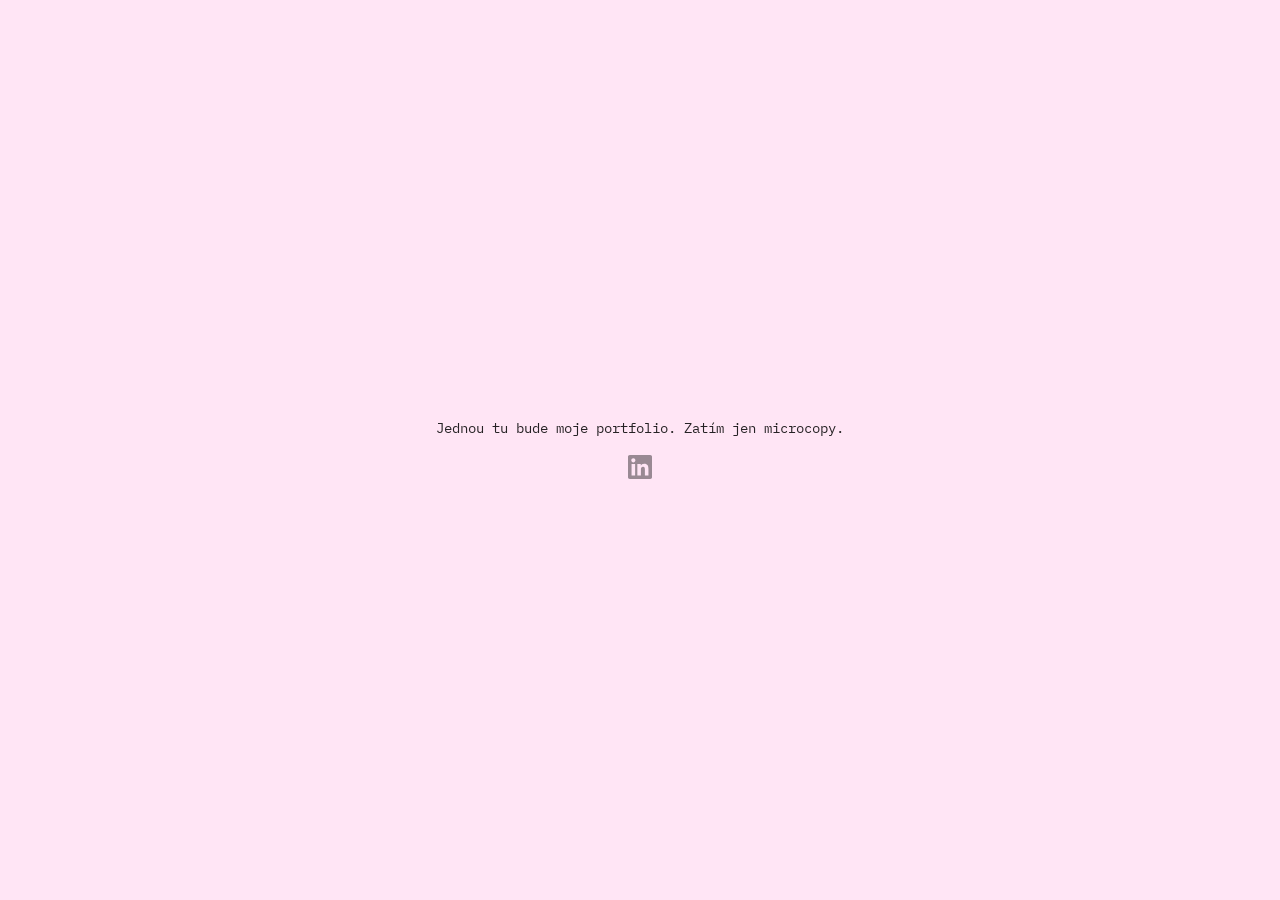
==== index.html @ 771057a5 "Update index.html" ====
<!DOCTYPE html>
<html lang="cs">
<head>
    <meta charset="UTF-8">
    <meta name="viewport" content="width=device-width, initial-scale=1.0">
    <title>Petr Václavík</title>
    <style>
        @import url('https://fonts.googleapis.com/css2?family=IBM+Plex+Mono:wght@300;400;600&display=swap');
        
        * {
            margin: 0;
            padding: 0;
            box-sizing: border-box;
        }
        
        body {
            min-height: 100vh;
            display: flex;
            flex-direction: column;
            justify-content: center;
            align-items: center;
            padding: 2rem;
            font-family: 'IBM Plex Mono', monospace;
            transition: background-color 0.8s ease;
        }
        
        .content-wrapper {
            max-width: 700px;
            text-align: center;
            animation: fadeIn 1.2s ease-out;
        }
        
        .main-text {
            font-family: 'IBM Plex Mono', monospace;
            font-size: 14px;
            font-weight: 400;
            line-height: 1.6;
            color: rgba(0, 0, 0, 0.85);
            margin-bottom: 1rem;
            animation: slideUp 1s ease-out 0.3s both;
        }
        
        .linkedin-link {
            display: inline-flex;
            align-items: center;
            justify-content: center;
            transition: all 0.3s cubic-bezier(0.4, 0, 0.2, 1);
            animation: slideUp 1s ease-out 0.6s both;
            text-decoration: none;
        }
        
        .linkedin-link:hover {
            transform: translateY(-4px) scale(1.1);
        }
        
        .linkedin-link:active {
            transform: translateY(-2px) scale(1.05);
        }
        
        .linkedin-icon {
            width: 24px;
            height: 24px;
        }
        
        @keyframes fadeIn {
            from {
                opacity: 0;
            }
            to {
                opacity: 1;
            }
        }
        
        @keyframes slideUp {
            from {
                opacity: 0;
                transform: translateY(30px);
            }
            to {
                opacity: 1;
                transform: translateY(0);
            }
        }
        
        @media (max-width: 600px) {
            .linkedin-icon {
                width: 20px;
                height: 20px;
            }
        }
    </style>
</head>
<body>
    <div class="content-wrapper">
        <p class="main-text" id="randomText"></p>
        <a href="https://www.linkedin.com/in/petrvaclavik/" 
           class="linkedin-link" 
           target="_blank" 
           rel="noopener noreferrer"
           aria-label="LinkedIn profil">
            <svg class="linkedin-icon" viewBox="0 0 24 24" xmlns="http://www.w3.org/2000/svg">
                <path d="M20.447 20.452h-3.554v-5.569c0-1.328-.027-3.037-1.852-3.037-1.853 0-2.136 1.445-2.136 2.939v5.667H9.351V9h3.414v1.561h.046c.477-.9 1.637-1.85 3.37-1.85 3.601 0 4.267 2.37 4.267 5.455v6.286zM5.337 7.433c-1.144 0-2.063-.926-2.063-2.065 0-1.138.92-2.063 2.063-2.063 1.14 0 2.064.925 2.064 2.063 0 1.139-.925 2.065-2.064 2.065zm1.782 13.019H3.555V9h3.564v11.452zM22.225 0H1.771C.792 0 0 .774 0 1.729v20.542C0 23.227.792 24 1.771 24h20.451C23.2 24 24 23.227 24 22.271V1.729C24 .774 23.2 0 22.222 0h.003z"/>
            </svg>
        </a>
    </div>

    <script>
        // Pole s náhodnými texty
        const texts = [
            "Příště tu už bude něco nového, slibuji.",
            "Nenaplněná očekávání? Napište mi na LinkedIn.",
            "Tohle není konverzní web, napište mi přes LinkedIn a konverzním ho můžete udělat.",
            "Jednou tu bude moje portfolio. Zatím jen microcopy.",
            "Přišli jste z LinkedInu? Mrzí mě, že vás tam vracím, ale napište mi.",
            "Nic vám tu neprodám, prodává obsah, který navrhuju."
        ];

        // Pole s pastelových barvami
        const pastelColors = [
            '#FFE5E5', // světle růžová
            '#E5F2FF', // světle modrá
            '#E5FFE5', // světle zelená
            '#FFF5E5', // světle oranžová
            '#F5E5FF', // světle fialová
            '#E5FFFF', // světle tyrkysová
            '#FFFFE5', // světle žlutá
            '#FFE5F5', // světle růžovo-fialová
            '#E5FFF5', // světle mint
            '#F5FFE5'  // světle limetková
        ];

        // Funkce pro získání náhodného prvku z pole (s kontrolou, aby se neopakoval předchozí)
        function getRandomItem(array) {
            const lastText = localStorage.getItem('lastDisplayedText');
            let newText;
            
            // Pokud máme jen jednu položku, vrátíme ji
            if (array.length === 1) {
                return array[0];
            }
            
            // Vybereme náhodný text, který není stejný jako předchozí
            do {
                newText = array[Math.floor(Math.random() * array.length)];
            } while (newText === lastText && array.length > 1);
            
            // Uložíme aktuální text pro příští návštěvu
            localStorage.setItem('lastDisplayedText', newText);
            
            return newText;
        }

        // Funkce pro převod hex barvy na RGB
        function hexToRgb(hex) {
            const result = /^#?([a-f\d]{2})([a-f\d]{2})([a-f\d]{2})$/i.exec(hex);
            return result ? {
                r: parseInt(result[1], 16),
                g: parseInt(result[2], 16),
                b: parseInt(result[3], 16)
            } : null;
        }

        // Funkce pro ztmavení barvy (snížení hodnot RGB o 40%)
        function darkenColor(hex) {
            const rgb = hexToRgb(hex);
            if (!rgb) return hex;
            
            const darkenFactor = 0.6; // ztmaví na 60% původní hodnoty
            const r = Math.round(rgb.r * darkenFactor);
            const g = Math.round(rgb.g * darkenFactor);
            const b = Math.round(rgb.b * darkenFactor);
            
            return `rgb(${r}, ${g}, ${b})`;
        }

        // Nastavení náhodného textu
        document.getElementById('randomText').textContent = getRandomItem(texts);

        // Nastavení náhodné barvy pozadí
        const backgroundColor = getRandomItem(pastelColors);
        document.body.style.backgroundColor = backgroundColor;

        // Nastavení tmavší barvy pro LinkedIn ikonu
        const iconColor = darkenColor(backgroundColor);
        document.querySelector('.linkedin-icon').style.fill = iconColor;
    </script>
</body>
</html>
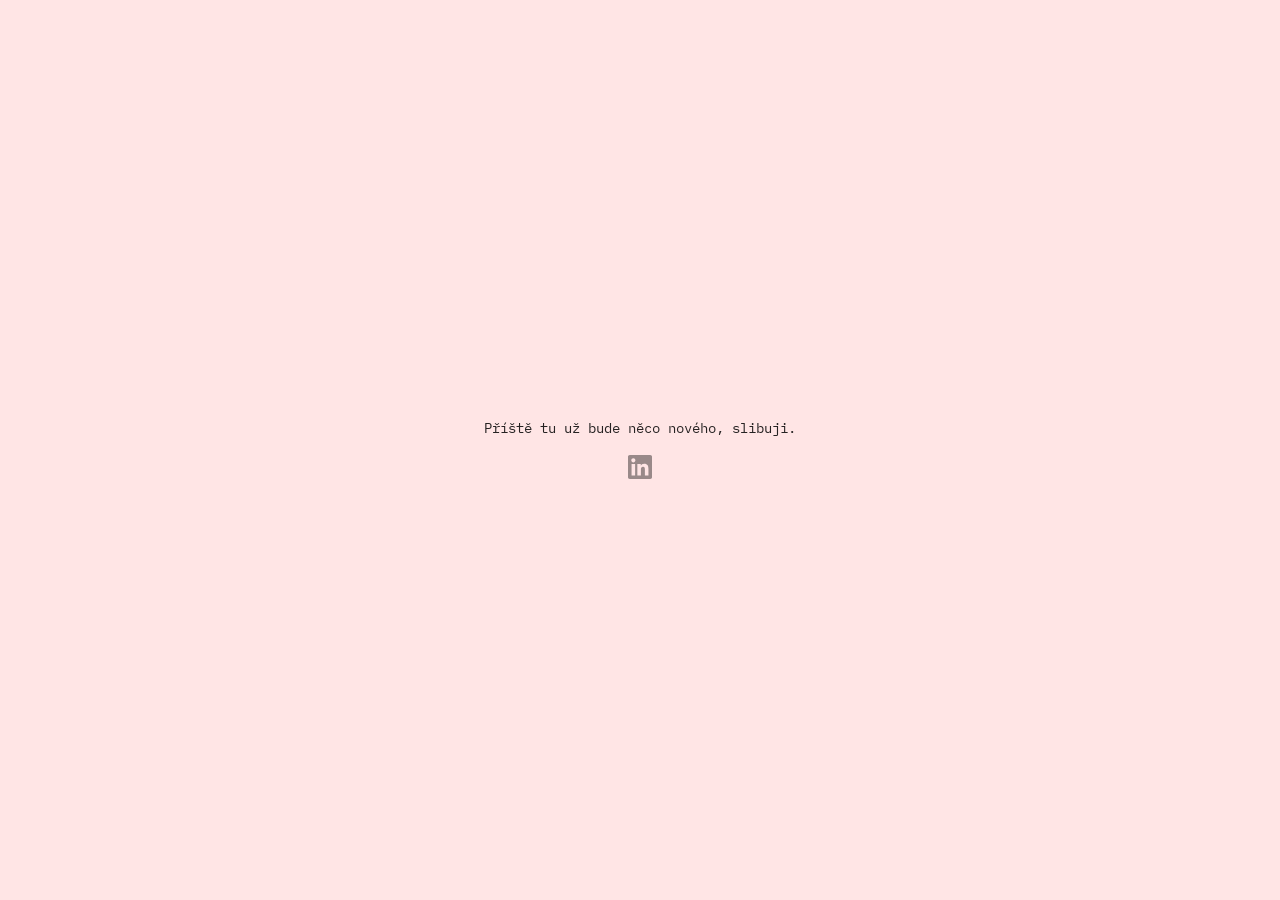
==== commit f93e2626: "Update index.html" ====
--- a/index.html
+++ b/index.html
@@ -38,6 +38,7 @@
             color: rgba(0, 0, 0, 0.85);
             margin-bottom: 1rem;
             animation: slideUp 1s ease-out 0.3s both;
+            transition: opacity 0.5s ease;
         }
         
         .linkedin-link {
@@ -105,7 +106,6 @@
     </div>
 
     <script>
-        // Pole s náhodnými texty
         const texts = [
             "Příště tu už bude něco nového, slibuji.",
             "Nenaplněná očekávání? Napište mi na LinkedIn.",
@@ -115,42 +115,24 @@
             "Nic vám tu neprodám, prodává obsah, který navrhuju."
         ];
 
-        // Pole s pastelových barvami
         const pastelColors = [
-            '#FFE5E5', // světle růžová
-            '#E5F2FF', // světle modrá
-            '#E5FFE5', // světle zelená
-            '#FFF5E5', // světle oranžová
-            '#F5E5FF', // světle fialová
-            '#E5FFFF', // světle tyrkysová
-            '#FFFFE5', // světle žlutá
-            '#FFE5F5', // světle růžovo-fialová
-            '#E5FFF5', // světle mint
-            '#F5FFE5'  // světle limetková
+            '#FFE5E5', '#E5F2FF', '#E5FFE5', '#FFF5E5',
+            '#F5E5FF', '#E5FFFF', '#FFFFE5', '#FFE5F5',
+            '#E5FFF5', '#F5FFE5'
         ];
 
-        // Funkce pro získání náhodného prvku z pole (s kontrolou, aby se neopakoval předchozí)
-        function getRandomItem(array) {
-            const lastText = localStorage.getItem('lastDisplayedText');
-            let newText;
-            
-            // Pokud máme jen jednu položku, vrátíme ji
-            if (array.length === 1) {
-                return array[0];
-            }
-            
-            // Vybereme náhodný text, který není stejný jako předchozí
+        let lastText = null;
+        let lastColor = null;
+
+        function getRandomItem(array, last) {
+            if (array.length === 1) return array[0];
+            let item;
             do {
-                newText = array[Math.floor(Math.random() * array.length)];
-            } while (newText === lastText && array.length > 1);
-            
-            // Uložíme aktuální text pro příští návštěvu
-            localStorage.setItem('lastDisplayedText', newText);
-            
-            return newText;
+                item = array[Math.floor(Math.random() * array.length)];
+            } while (item === last);
+            return item;
         }
 
-        // Funkce pro převod hex barvy na RGB
         function hexToRgb(hex) {
             const result = /^#?([a-f\d]{2})([a-f\d]{2})([a-f\d]{2})$/i.exec(hex);
             return result ? {
@@ -160,29 +142,33 @@
             } : null;
         }
 
-        // Funkce pro ztmavení barvy (snížení hodnot RGB o 40%)
         function darkenColor(hex) {
             const rgb = hexToRgb(hex);
             if (!rgb) return hex;
-            
-            const darkenFactor = 0.6; // ztmaví na 60% původní hodnoty
-            const r = Math.round(rgb.r * darkenFactor);
-            const g = Math.round(rgb.g * darkenFactor);
-            const b = Math.round(rgb.b * darkenFactor);
-            
-            return `rgb(${r}, ${g}, ${b})`;
+            const f = 0.6;
+            return `rgb(${Math.round(rgb.r * f)}, ${Math.round(rgb.g * f)}, ${Math.round(rgb.b * f)})`;
         }
 
-        // Nastavení náhodného textu
-        document.getElementById('randomText').textContent = getRandomItem(texts);
+        function update() {
+            const textEl = document.getElementById('randomText');
+            const icon = document.querySelector('.linkedin-icon');
 
-        // Nastavení náhodné barvy pozadí
-        const backgroundColor = getRandomItem(pastelColors);
-        document.body.style.backgroundColor = backgroundColor;
+            textEl.style.opacity = '0';
 
-        // Nastavení tmavší barvy pro LinkedIn ikonu
-        const iconColor = darkenColor(backgroundColor);
-        document.querySelector('.linkedin-icon').style.fill = iconColor;
+            setTimeout(() => {
+                lastText = getRandomItem(texts, lastText);
+                lastColor = getRandomItem(pastelColors, lastColor);
+
+                textEl.textContent = lastText;
+                document.body.style.backgroundColor = lastColor;
+                icon.style.fill = darkenColor(lastColor);
+
+                textEl.style.opacity = '1';
+            }, 500);
+        }
+
+        update();
+        setInterval(update, 4000);
     </script>
 </body>
 </html>
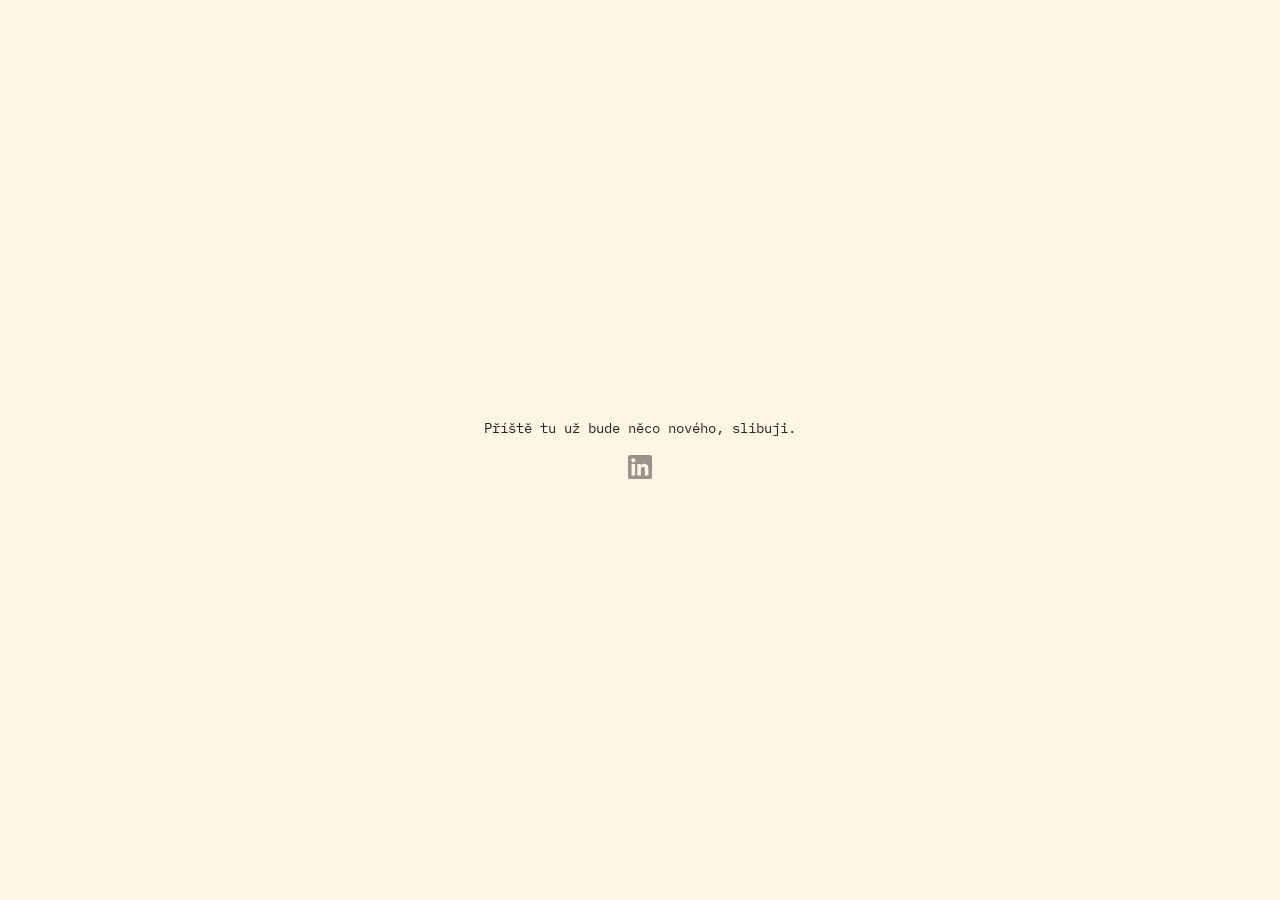
==== commit 6b7dea5a: "Update index.html" ====
--- a/index.html
+++ b/index.html
@@ -168,7 +168,7 @@
         }
 
         update();
-        setInterval(update, 4000);
+        setInterval(update, 6000);
     </script>
 </body>
 </html>
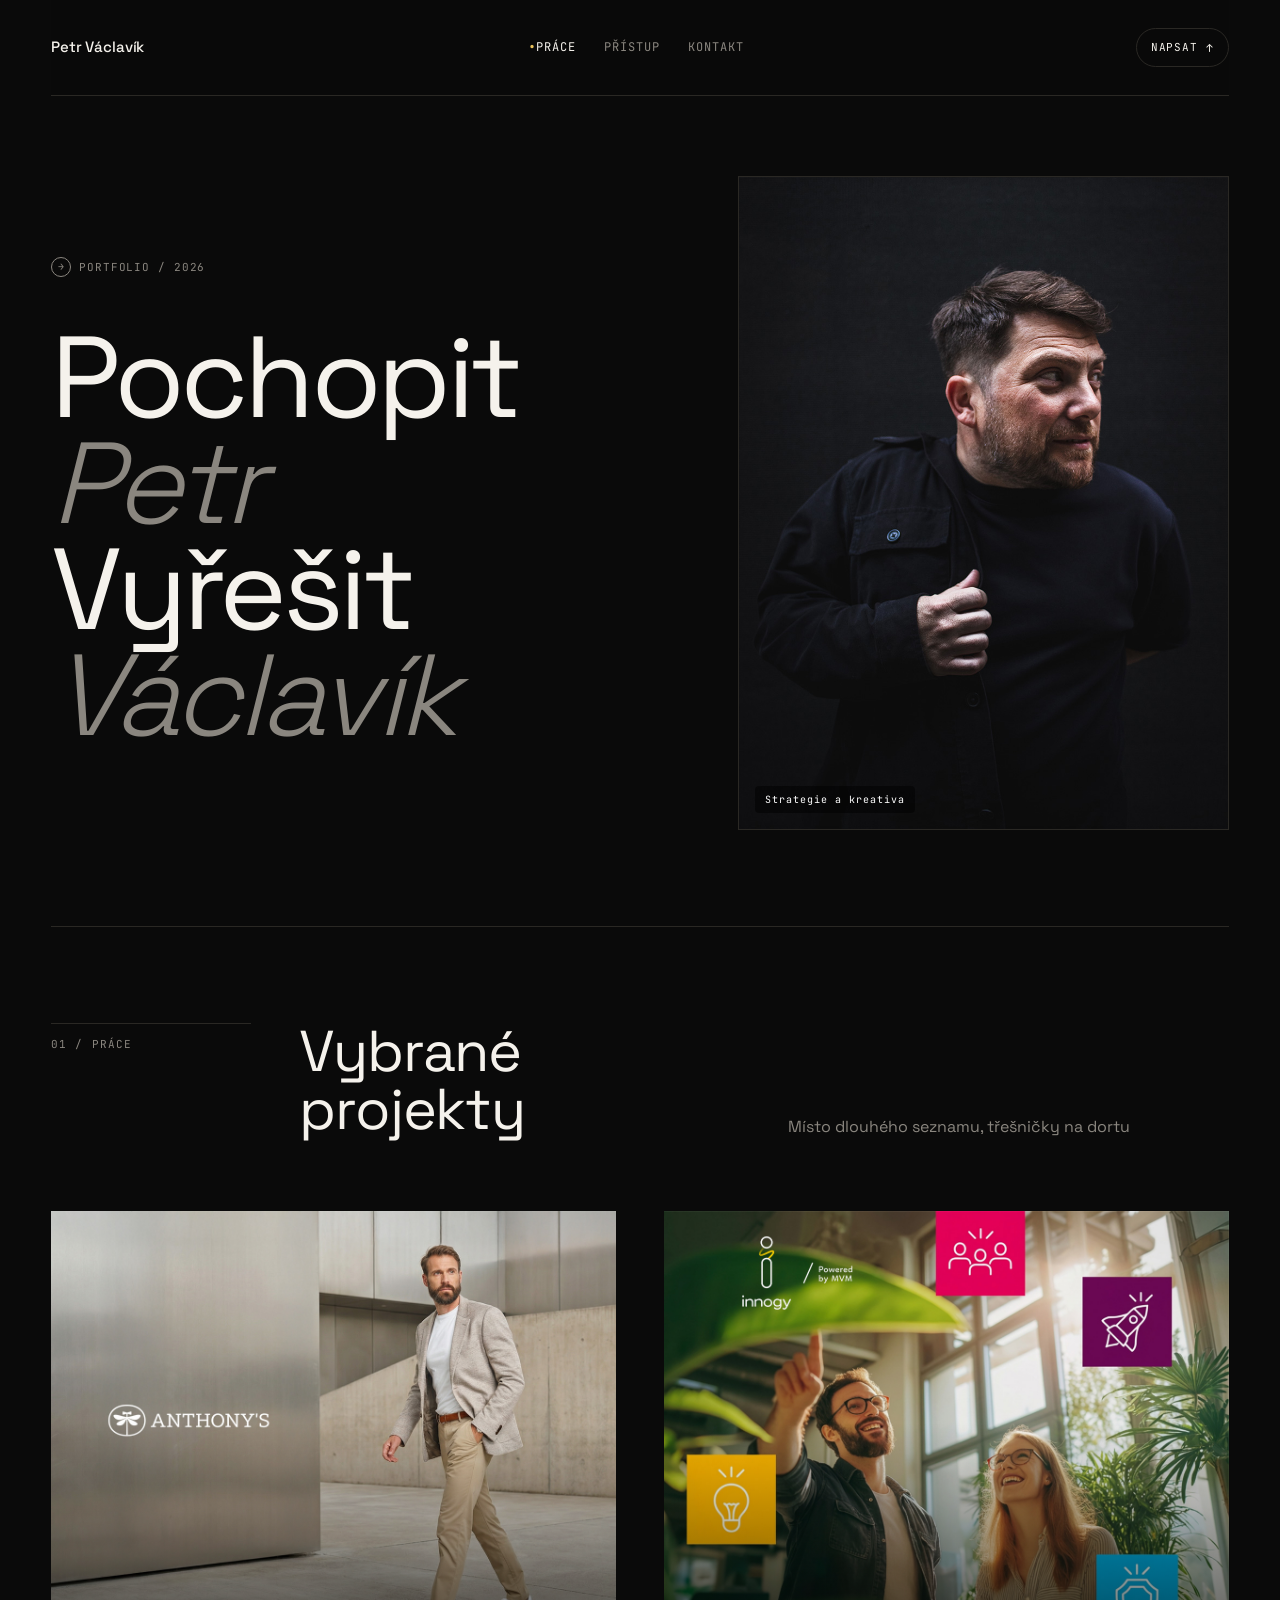
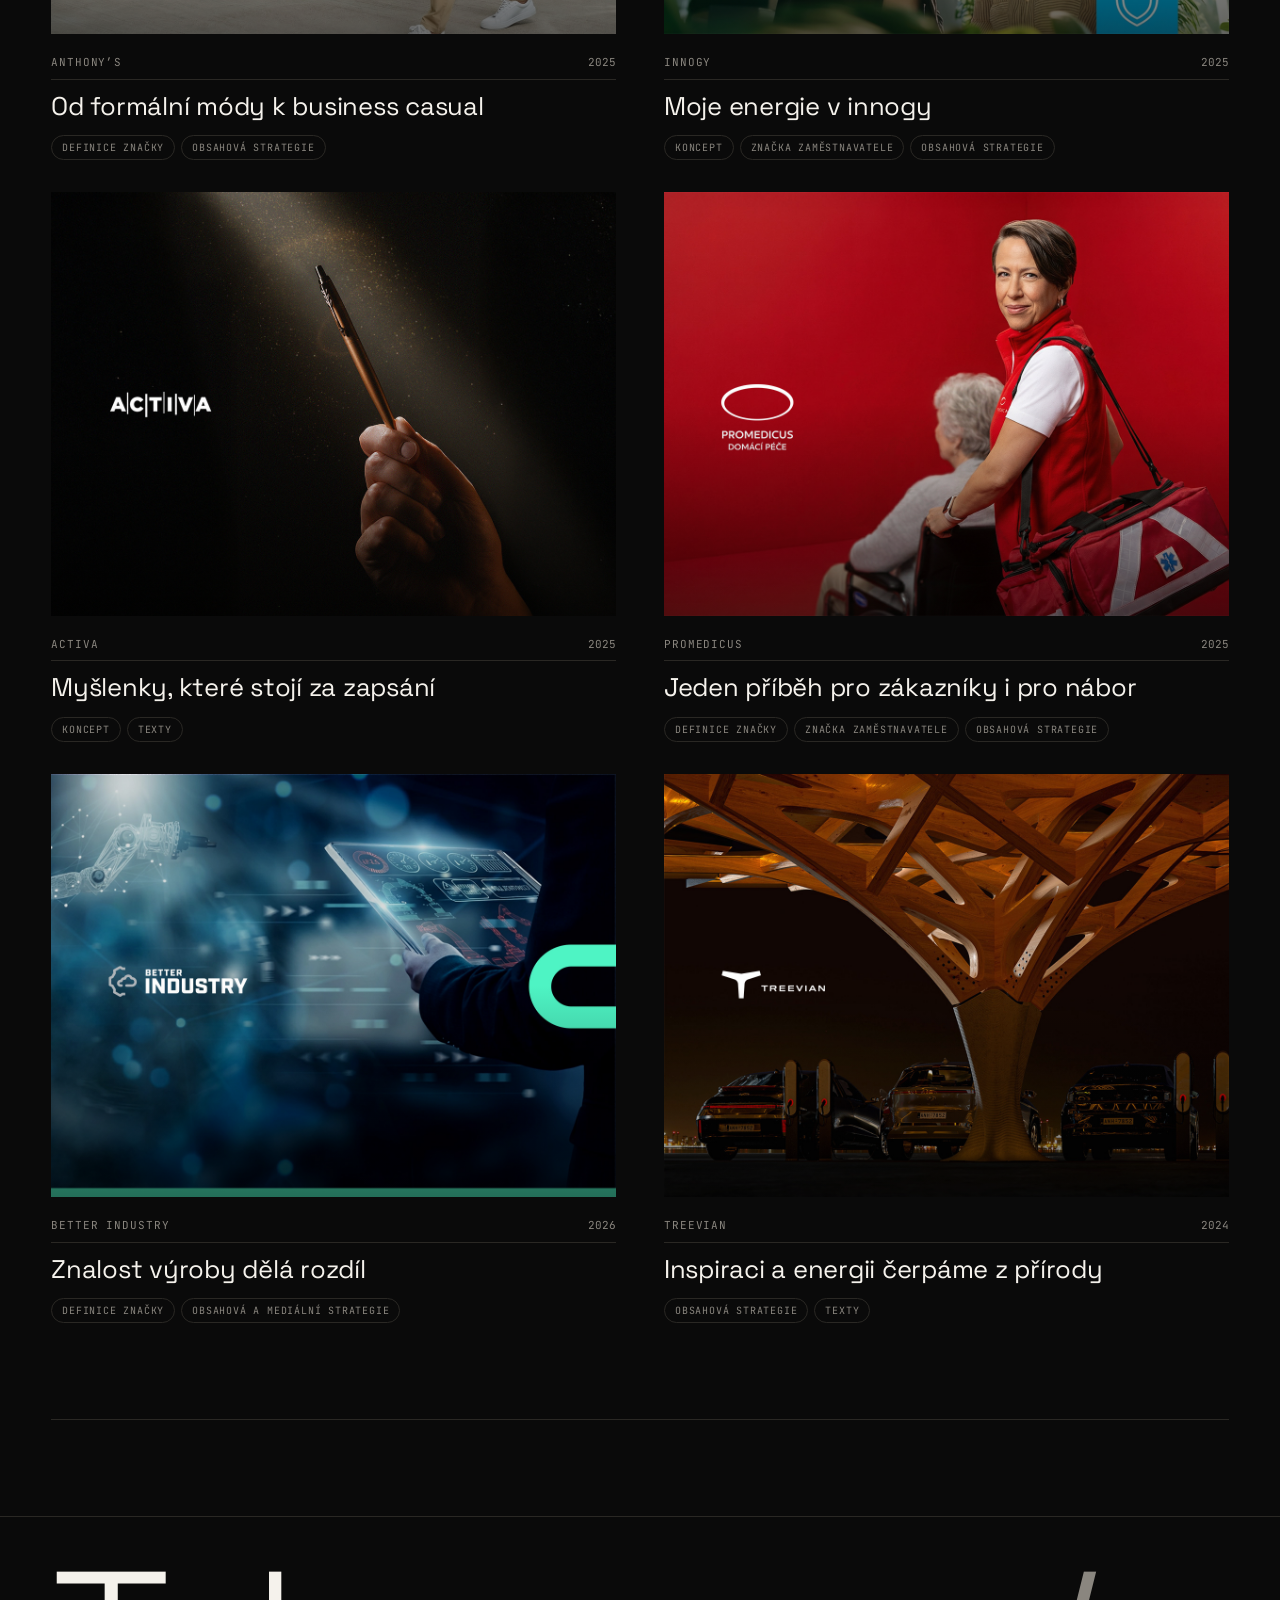
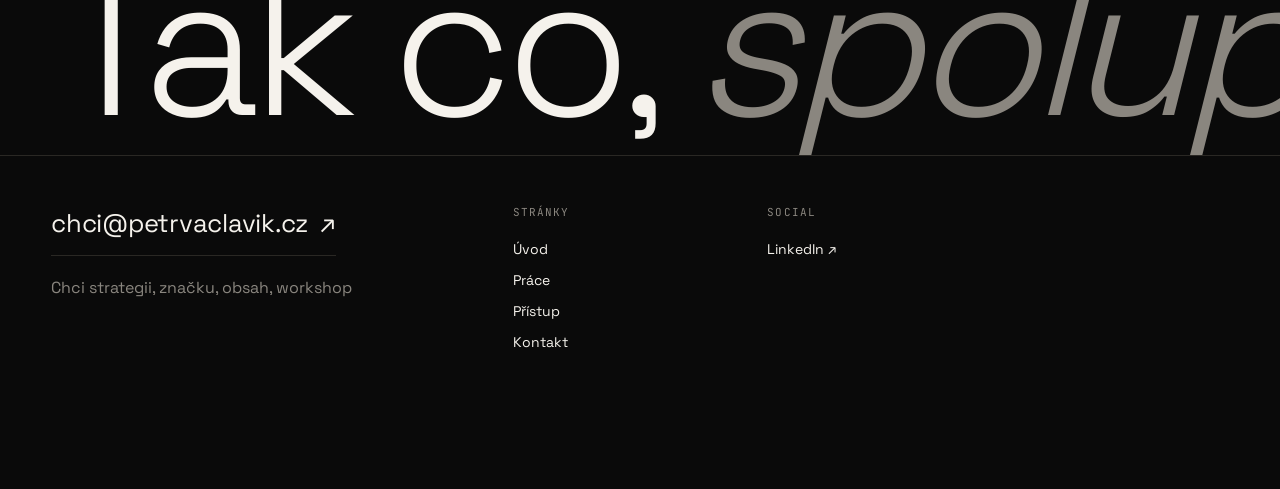
==== commit 65362beb: "Add files via upload" ====
--- a/index.html
+++ b/index.html
@@ -1,174 +1,194 @@
-<!DOCTYPE html>
+<!doctype html>
 <html lang="cs">
 <head>
-    <meta charset="UTF-8">
-    <meta name="viewport" content="width=device-width, initial-scale=1.0">
-    <title>Petr Václavík</title>
-    <style>
-        @import url('https://fonts.googleapis.com/css2?family=IBM+Plex+Mono:wght@300;400;600&display=swap');
-        
-        * {
-            margin: 0;
-            padding: 0;
-            box-sizing: border-box;
-        }
-        
-        body {
-            min-height: 100vh;
-            display: flex;
-            flex-direction: column;
-            justify-content: center;
-            align-items: center;
-            padding: 2rem;
-            font-family: 'IBM Plex Mono', monospace;
-            transition: background-color 0.8s ease;
-        }
-        
-        .content-wrapper {
-            max-width: 700px;
-            text-align: center;
-            animation: fadeIn 1.2s ease-out;
-        }
-        
-        .main-text {
-            font-family: 'IBM Plex Mono', monospace;
-            font-size: 14px;
-            font-weight: 400;
-            line-height: 1.6;
-            color: rgba(0, 0, 0, 0.85);
-            margin-bottom: 1rem;
-            animation: slideUp 1s ease-out 0.3s both;
-            transition: opacity 0.5s ease;
-        }
-        
-        .linkedin-link {
-            display: inline-flex;
-            align-items: center;
-            justify-content: center;
-            transition: all 0.3s cubic-bezier(0.4, 0, 0.2, 1);
-            animation: slideUp 1s ease-out 0.6s both;
-            text-decoration: none;
-        }
-        
-        .linkedin-link:hover {
-            transform: translateY(-4px) scale(1.1);
-        }
-        
-        .linkedin-link:active {
-            transform: translateY(-2px) scale(1.05);
-        }
-        
-        .linkedin-icon {
-            width: 24px;
-            height: 24px;
-        }
-        
-        @keyframes fadeIn {
-            from {
-                opacity: 0;
-            }
-            to {
-                opacity: 1;
-            }
-        }
-        
-        @keyframes slideUp {
-            from {
-                opacity: 0;
-                transform: translateY(30px);
-            }
-            to {
-                opacity: 1;
-                transform: translateY(0);
-            }
-        }
-        
-        @media (max-width: 600px) {
-            .linkedin-icon {
-                width: 20px;
-                height: 20px;
-            }
-        }
-    </style>
+<meta charset="utf-8">
+<meta name="viewport" content="width=device-width,initial-scale=1">
+<title>Petr Václavík — zjednodušuji složité věci</title>
+<link rel="preconnect" href="https://fonts.googleapis.com">
+<link rel="preconnect" href="https://fonts.gstatic.com" crossorigin>
+<link href="https://fonts.googleapis.com/css2?family=Space+Grotesk:wght@300;400;500;600;700&family=JetBrains+Mono:wght@400;500&display=swap" rel="stylesheet">
+<link rel="stylesheet" href="style.css">
 </head>
 <body>
-    <div class="content-wrapper">
-        <p class="main-text" id="randomText"></p>
-        <a href="https://www.linkedin.com/in/petrvaclavik/" 
-           class="linkedin-link" 
-           target="_blank" 
-           rel="noopener noreferrer"
-           aria-label="LinkedIn profil">
-            <svg class="linkedin-icon" viewBox="0 0 24 24" xmlns="http://www.w3.org/2000/svg">
-                <path d="M20.447 20.452h-3.554v-5.569c0-1.328-.027-3.037-1.852-3.037-1.853 0-2.136 1.445-2.136 2.939v5.667H9.351V9h3.414v1.561h.046c.477-.9 1.637-1.85 3.37-1.85 3.601 0 4.267 2.37 4.267 5.455v6.286zM5.337 7.433c-1.144 0-2.063-.926-2.063-2.065 0-1.138.92-2.063 2.063-2.063 1.14 0 2.064.925 2.064 2.063 0 1.139-.925 2.065-2.064 2.065zm1.782 13.019H3.555V9h3.564v11.452zM22.225 0H1.771C.792 0 0 .774 0 1.729v20.542C0 23.227.792 24 1.771 24h20.451C23.2 24 24 23.227 24 22.271V1.729C24 .774 23.2 0 22.222 0h.003z"/>
-            </svg>
+  <div class="page">
+
+    <header class="nav">
+      <a class="nav__logo" href="index.html"><span>Petr Václavík</span></a>
+      <nav class="nav__menu">
+        <a href="index.html#prace" aria-current="page">Práce</a>
+        <a href="pristup.html">Přístup</a>
+        <a href="kontakt.html">Kontakt</a>
+      </nav>
+      <div class="nav__right">
+        <a class="nav__cta" href="kontakt.html">Napsat <span class="arrow">↗</span></a>
+      </div>
+    </header>
+
+    <!-- HERO -->
+    <section class="hero">
+      <div class="hero__left">
+        <p class="micro micro--with-arrow"><span class="arrow">→</span> PORTFOLIO / 2026</p>
+        <h1 class="hero__title">
+          <span class="hero__line">Pochopit <span class="hero__line--muted">Petr</span></span>
+          <span class="hero__line">Vyřešit <span class="hero__line--muted">Václavík</span></span>
+        </h1>
+      </div>
+      <div class="hero__right">
+        <div class="photo photo--portrait photo--has-img" style="background-image: url('img/profil_4.jpg');">
+          <span class="photo__label">Strategie a kreativa</span>
+        </div>
+      </div>
+    </section>
+
+    <!-- PRÁCE -->
+    <section class="section" id="prace">
+      <div class="section__head">
+        <div class="section__num">01 / PRÁCE</div>
+        <h2 class="section__title">Vybrané projekty</h2>
+        <p class="section__lead">Místo dlouhého seznamu, třešničky na dortu</p>
+      </div>
+
+      <div class="work-grid">
+
+        <!-- ANTHONY’S -->
+        <a class="project card-img" href="anthonys.html">
+          <div class="project__visual has-img" style="background-image: url('img/anthonys_1200_900.jpg');">
+            <div class="project__cta">↗</div>
+          </div>
+          <div>
+            <div class="project__meta">
+              <span class="project__client">Anthony’s</span>
+              <span class="project__year">2025</span>
+            </div>
+            <h3 class="project__name" style="margin-top:12px">Od formální módy k business casual</h3>
+            <div class="project__tags" style="margin-top:14px">
+              <span class="tag">Definice značky</span>
+              <span class="tag">Obsahová strategie</span>
+            </div>
+          </div>
         </a>
-    </div>
 
-    <script>
-        const texts = [
-            "Příště tu už bude něco nového, slibuji.",
-            "Nenaplněná očekávání? Napište mi na LinkedIn.",
-            "Tohle není konverzní web, napište mi přes LinkedIn a konverzním ho můžete udělat.",
-            "Jednou tu bude moje portfolio. Zatím jen microcopy.",
-            "Přišli jste z LinkedInu? Mrzí mě, že vás tam vracím, ale napište mi.",
-            "Nic vám tu neprodám, prodává obsah, který navrhuju."
-        ];
+        <!-- INNOGY -->
+        <a class="project card-img" href="innogy.html">
+          <div class="project__visual has-img" style="background-image: url('img/innogy_1200_900.jpg');">
+            <div class="project__cta">↗</div>
+          </div>
+          <div>
+            <div class="project__meta">
+              <span class="project__client">innogy</span>
+              <span class="project__year">2025</span>
+            </div>
+            <h3 class="project__name" style="margin-top:12px">Moje energie v innogy</h3>
+            <div class="project__tags" style="margin-top:14px">
+                 <span class="tag">Koncept</span>
+              <span class="tag">Značka zaměstnavatele</span>
+		<span class="tag">Obsahová strategie</span>
+            </div>
+          </div>
+        </a>
 
-        const pastelColors = [
-            '#FFE5E5', '#E5F2FF', '#E5FFE5', '#FFF5E5',
-            '#F5E5FF', '#E5FFFF', '#FFFFE5', '#FFE5F5',
-            '#E5FFF5', '#F5FFE5'
-        ];
+        <!-- ACTIVA -->
+        <a class="project card-img" href="activa.html">
+          <div class="project__visual has-img" style="background-image: url('img/activa_1200_900.jpg');">
+            <div class="project__cta">↗</div>
+          </div>
+          <div>
+            <div class="project__meta">
+              <span class="project__client">Activa</span>
+              <span class="project__year">2025</span>
+            </div>
+            <h3 class="project__name" style="margin-top:12px">Myšlenky, které stojí za zapsání</h3>
+            <div class="project__tags" style="margin-top:14px">
+              <span class="tag">Koncept</span>
+              <span class="tag">Texty</span>
+            </div>
+          </div>
+        </a>
 
-        let lastText = null;
-        let lastColor = null;
+        <!-- PROMEDICUS -->
+        <a class="project card-img" href="promedicus.html">
+          <div class="project__visual has-img" style="background-image: url('img/promedicus_1200_900.jpg');">
+            <div class="project__cta">↗</div>
+          </div>
+          <div>
+            <div class="project__meta">
+              <span class="project__client">Promedicus</span>
+              <span class="project__year">2025</span>
+            </div>
+            <h3 class="project__name" style="margin-top:12px">Jeden příběh pro zákazníky i pro nábor</h3>
+            <div class="project__tags" style="margin-top:14px">
+              <span class="tag">Definice značky</span>
+              <span class="tag">Značka zaměstnavatele</span>
+		<span class="tag">Obsahová strategie</span>
+            </div>
+          </div>
+        </a>
 
-        function getRandomItem(array, last) {
-            if (array.length === 1) return array[0];
-            let item;
-            do {
-                item = array[Math.floor(Math.random() * array.length)];
-            } while (item === last);
-            return item;
-        }
+        <!-- BETTER INDUSTRY -->
+        <a class="project card-img" href="better-industry.html">
+          <div class="project__visual has-img" style="background-image: url('img/better_1200_900.jpg');">
+            <div class="project__cta">↗</div>
+          </div>
+          <div>
+            <div class="project__meta">
+              <span class="project__client">Better Industry</span>
+              <span class="project__year">2026</span>
+            </div>
+            <h3 class="project__name" style="margin-top:12px">Znalost výroby dělá rozdíl</h3>
+            <div class="project__tags" style="margin-top:14px">
+              <span class="tag">Definice značky</span>
+              <span class="tag">Obsahová a mediální strategie</span>
+            </div>
+          </div>
+        </a>
 
-        function hexToRgb(hex) {
-            const result = /^#?([a-f\d]{2})([a-f\d]{2})([a-f\d]{2})$/i.exec(hex);
-            return result ? {
-                r: parseInt(result[1], 16),
-                g: parseInt(result[2], 16),
-                b: parseInt(result[3], 16)
-            } : null;
-        }
+        <!-- TREEVIAN -->
+        <a class="project card-img" href="treevian.html">
+          <div class="project__visual has-img" style="background-image: url('img/treevian_1200_900.jpg');">
+            <div class="project__cta">↗</div>
+          </div>
+          <div>
+            <div class="project__meta">
+              <span class="project__client">Treevian</span>
+              <span class="project__year">2024</span>
+            </div>
+            <h3 class="project__name" style="margin-top:12px">Inspiraci a energii čerpáme z přírody</h3>
+            <div class="project__tags" style="margin-top:14px">
+              <span class="tag">Obsahová strategie</span>
+              <span class="tag">Texty</span>
+            </div>
+          </div>
+        </a>
+      </div>
+    </section>
 
-        function darkenColor(hex) {
-            const rgb = hexToRgb(hex);
-            if (!rgb) return hex;
-            const f = 0.6;
-            return `rgb(${Math.round(rgb.r * f)}, ${Math.round(rgb.g * f)}, ${Math.round(rgb.b * f)})`;
-        }
 
-        function update() {
-            const textEl = document.getElementById('randomText');
-            const icon = document.querySelector('.linkedin-icon');
-
-            textEl.style.opacity = '0';
-
-            setTimeout(() => {
-                lastText = getRandomItem(texts, lastText);
-                lastColor = getRandomItem(pastelColors, lastColor);
-
-                textEl.textContent = lastText;
-                document.body.style.backgroundColor = lastColor;
-                icon.style.fill = darkenColor(lastColor);
-
-                textEl.style.opacity = '1';
-            }, 500);
-        }
-
-        update();
-        setInterval(update, 6000);
-    </script>
+    <footer class="footer">
+      <div class="footer__big">Tak&nbsp;co, <em>spolupráce?</em></div>
+      <div class="footer__grid">
+        <div>
+          <a class="contact__email" href="mailto:chci@petrvaclavik.cz">
+            chci@petrvaclavik.cz <span class="arrow">↗</span>
+          </a>
+          <p class="muted" style="margin-top:20px; max-width: 32ch;">Chci strategii, značku, obsah, workshop</p>
+        </div>
+        <div class="footer__col">
+          <h4>Stránky</h4>
+          <ul>
+            <li><a href="index.html">Úvod</a></li>
+            <li><a href="index.html#prace">Práce</a></li>
+            <li><a href="pristup.html">Přístup</a></li>
+            <li><a href="kontakt.html">Kontakt</a></li>
+          </ul>
+        </div>
+        <div class="footer__col">
+          <h4>Social</h4>
+          <ul>
+            <li><a href="https://www.linkedin.com/in/petrvaclavik/" target="_blank" rel="noopener">LinkedIn ↗</a></li>
+          </ul>
+        </div>
+      </div>
+    </footer>
+  </div>
 </body>
-</html>
+</html>
--- a/style.css
+++ b/style.css
@@ -0,0 +1,857 @@
+:root {
+  --bg: #0a0a0a;
+  --bg-soft: #111110;
+  --fg: #f5f2ec;
+  --muted: #8a867f;
+  --hairline: #2a2824;
+  --accent: #e8c05a;
+
+  --f-display: 'Space Grotesk', system-ui, sans-serif;
+  --f-mono: 'JetBrains Mono', ui-monospace, monospace;
+
+  --px: clamp(24px, 4vw, 64px);
+}
+
+[data-theme="light"] {
+  --bg: #f4f1ea;
+  --bg-soft: #ebe7dd;
+  --fg: #111110;
+  --muted: #6a6760;
+  --hairline: #d6d1c4;
+}
+
+* { box-sizing: border-box; margin: 0; padding: 0; }
+html, body { background: var(--bg); color: var(--fg); font-family: var(--f-display); -webkit-font-smoothing: antialiased; }
+body { font-size: 16px; line-height: 1.5; }
+a { color: inherit; text-decoration: none; }
+img { max-width: 100%; display: block; }
+
+.page { min-height: 100vh; padding: 0 var(--px); }
+
+/* Typography primitives */
+.micro {
+  font-family: var(--f-mono);
+  font-size: 11px;
+  letter-spacing: 0.08em;
+  text-transform: uppercase;
+  color: var(--muted);
+  display: inline-flex;
+  align-items: center;
+  gap: 8px;
+}
+.micro--with-arrow .arrow {
+  display: inline-block;
+  width: 20px; height: 20px;
+  border: 1px solid var(--muted);
+  border-radius: 50%;
+  text-align: center;
+  line-height: 18px;
+  font-size: 10px;
+}
+.muted { color: var(--muted); }
+
+.link {
+  font-family: var(--f-mono);
+  font-size: 12px;
+  letter-spacing: 0.04em;
+  text-transform: uppercase;
+  border-bottom: 1px solid var(--hairline);
+  padding-bottom: 2px;
+  transition: border-color .2s, color .2s;
+}
+.link:hover { border-color: var(--accent); color: var(--accent); }
+
+/* NAV */
+.nav {
+  display: grid;
+  grid-template-columns: 1fr auto 1fr;
+  align-items: center;
+  padding: 28px 0;
+  border-bottom: 1px solid var(--hairline);
+  position: sticky;
+  top: 0;
+  background: color-mix(in oklab, var(--bg) 92%, transparent);
+  backdrop-filter: blur(8px);
+  z-index: 50;
+}
+.nav__logo {
+  font-family: var(--f-display);
+  font-weight: 500;
+  font-size: 15px;
+  letter-spacing: -0.01em;
+  display: flex;
+  align-items: baseline;
+  gap: 10px;
+}
+.nav__logo .dot {
+  width: 6px; height: 6px; background: var(--accent); border-radius: 50%;
+  display: inline-block;
+  transform: translateY(-2px);
+}
+.nav__logo small {
+  font-family: var(--f-mono);
+  font-size: 10px;
+  letter-spacing: 0.1em;
+  color: var(--muted);
+  text-transform: uppercase;
+}
+.nav__menu {
+  display: flex;
+  gap: 28px;
+  justify-content: center;
+}
+.nav__menu a {
+  font-family: var(--f-mono);
+  font-size: 12px;
+  letter-spacing: 0.08em;
+  text-transform: uppercase;
+  color: var(--muted);
+  transition: color .2s;
+  position: relative;
+  padding: 4px 0;
+}
+.nav__menu a:hover, .nav__menu a[aria-current="page"] { color: var(--fg); }
+.nav__menu a[aria-current="page"]::before {
+  content: "·";
+  color: var(--accent);
+  position: absolute;
+  left: -10px; top: 50%; transform: translateY(-55%);
+  font-size: 20px;
+}
+.nav__right {
+  display: flex;
+  justify-content: flex-end;
+  align-items: center;
+  gap: 16px;
+  font-family: var(--f-mono);
+  font-size: 11px;
+  letter-spacing: 0.08em;
+  text-transform: uppercase;
+  color: var(--muted);
+}
+.nav__cta {
+  border: 1px solid var(--hairline);
+  padding: 10px 14px;
+  border-radius: 999px;
+  color: var(--fg);
+  transition: all .2s;
+  display: inline-flex;
+  gap: 8px;
+  align-items: center;
+}
+.nav__cta:hover { border-color: var(--accent); color: var(--accent); }
+.nav__cta .arrow { display: inline-block; transform: rotate(-45deg); }
+
+/* HERO */
+.hero {
+  display: grid;
+  grid-template-columns: 1.3fr 1fr;
+  gap: 48px;
+  padding: 80px 0 96px;
+  border-bottom: 1px solid var(--hairline);
+  align-items: center;
+  min-height: 82vh;
+}
+.hero__left { display: flex; flex-direction: column; gap: 48px; }
+.hero__title {
+  font-family: var(--f-display);
+  font-weight: 400;
+  font-size: clamp(56px, 9vw, 148px);
+  line-height: 0.92;
+  letter-spacing: -0.04em;
+}
+.hero__line { display: block; }
+.hero__line--muted { color: var(--muted); font-style: italic; font-weight: 300; }
+.hero__meta {
+  display: grid;
+  grid-template-columns: repeat(3, 1fr);
+  gap: 24px;
+  padding-top: 24px;
+  border-top: 1px solid var(--hairline);
+  max-width: 620px;
+}
+.meta-item { display: flex; flex-direction: column; gap: 6px; font-size: 14px; }
+.status { display: inline-flex; gap: 8px; align-items: center; }
+.status__dot {
+  width: 8px; height: 8px; background: var(--accent); border-radius: 50%;
+  animation: pulse 2s infinite;
+}
+@keyframes pulse {
+  0%, 100% { opacity: 1; }
+  50% { opacity: .4; }
+}
+
+.hero__right { position: relative; }
+.photo {
+  position: relative;
+  background: var(--bg-soft);
+  border: 1px solid var(--hairline);
+  overflow: hidden;
+}
+.photo--portrait { aspect-ratio: 3/4; }
+.photo__stripes {
+  position: absolute;
+  inset: 0;
+  background: repeating-linear-gradient(
+    135deg,
+    transparent 0, transparent 14px,
+    color-mix(in oklab, var(--fg) 4%, transparent) 14px,
+    color-mix(in oklab, var(--fg) 4%, transparent) 15px
+  );
+}
+.photo__label {
+  position: absolute;
+  left: 16px; bottom: 16px;
+  font-family: var(--f-mono);
+  font-size: 10px;
+  letter-spacing: 0.1em;
+  color: var(--muted);
+}
+.photo__corner {
+  position: absolute;
+  right: 16px; top: 16px;
+  font-family: var(--f-mono);
+  font-size: 10px;
+  letter-spacing: 0.1em;
+  color: var(--muted);
+}
+
+/* SECTION */
+.section { padding: 96px 0; border-bottom: 1px solid var(--hairline); }
+.section__head {
+  display: grid;
+  grid-template-columns: 200px 1fr 1fr;
+  gap: 48px;
+  margin-bottom: 72px;
+  align-items: start;
+}
+.section__num {
+  font-family: var(--f-mono);
+  font-size: 11px;
+  letter-spacing: 0.1em;
+  color: var(--muted);
+  padding-top: 12px;
+  border-top: 1px solid var(--hairline);
+}
+.section__title {
+  font-family: var(--f-display);
+  font-weight: 400;
+  font-size: clamp(36px, 4.5vw, 64px);
+  line-height: 1;
+  letter-spacing: -0.02em;
+}
+.section__lead {
+  color: var(--muted);
+  font-size: 16px;
+  max-width: 42ch;
+  align-self: end;
+}
+.section__foot {
+  display: flex;
+  justify-content: space-between;
+  align-items: center;
+  margin-top: 56px;
+  padding-top: 24px;
+  border-top: 1px solid var(--hairline);
+}
+
+/* WORK GRID */
+.work-grid {
+  display: grid;
+  grid-template-columns: 1fr 1fr;
+  gap: 32px 48px;
+}
+.project {
+  display: flex;
+  flex-direction: column;
+  gap: 20px;
+  cursor: pointer;
+}
+.project__visual {
+  position: relative;
+  aspect-ratio: 4/3;
+  overflow: hidden;
+  transition: transform .5s cubic-bezier(.2,.8,.2,1);
+}
+.project:hover .project__visual { transform: translateY(-4px); }
+.project__visual .photo__stripes { opacity: .7; }
+.project__visual::after {
+  content: "";
+  position: absolute; inset: 0;
+  background: linear-gradient(180deg, transparent 60%, rgba(0,0,0,0.4) 100%);
+  opacity: 0; transition: opacity .3s;
+}
+.project:hover .project__visual::after { opacity: 1; }
+.project__cta {
+  position: absolute;
+  bottom: 16px; right: 16px;
+  width: 44px; height: 44px;
+  border-radius: 50%;
+  background: var(--fg);
+  color: var(--bg);
+  display: grid; place-items: center;
+  font-size: 14px;
+  opacity: 0;
+  transform: translateY(8px);
+  transition: all .3s;
+}
+.project:hover .project__cta { opacity: 1; transform: translateY(0); }
+.project__meta {
+  display: flex;
+  justify-content: space-between;
+  align-items: baseline;
+  padding-bottom: 8px;
+  border-bottom: 1px solid var(--hairline);
+}
+.project__client { font-family: var(--f-mono); font-size: 11px; letter-spacing: 0.08em; text-transform: uppercase; color: var(--muted); }
+.project__year { font-family: var(--f-mono); font-size: 11px; color: var(--muted); }
+.project__name {
+  font-family: var(--f-display);
+  font-weight: 400;
+  font-size: clamp(20px, 2vw, 28px);
+  letter-spacing: -0.01em;
+  line-height: 1.15;
+}
+.project__tags {
+  display: flex;
+  gap: 6px;
+  flex-wrap: wrap;
+}
+.tag {
+  font-family: var(--f-mono);
+  font-size: 10px;
+  letter-spacing: 0.08em;
+  text-transform: uppercase;
+  color: var(--muted);
+  padding: 4px 10px;
+  border: 1px solid var(--hairline);
+  border-radius: 999px;
+}
+
+/* Project visual variants */
+.visual--fig-a { background: linear-gradient(135deg, #1a2a3a 0%, #0f1520 100%); }
+.visual--fig-b { background: #e8dfcf; color: #111; }
+.visual--fig-c { background: linear-gradient(180deg, #2a3f2a 0%, #0f1a0f 100%); }
+.visual--fig-d { background: #c8b08a; color: #111; }
+.visual--fig-e { background: linear-gradient(135deg, #3b2a44 0%, #1a0f22 100%); }
+.visual--fig-f { background: #0a0a0a; }
+.visual--fig-g { background: linear-gradient(135deg, #c44a2a 0%, #842516 100%); }
+.visual--fig-h { background: #ecebe6; color: #111; }
+.visual--fig-i { background: linear-gradient(180deg, #1a1a1a 0%, #000 100%); }
+.visual--fig-j { background: #8a7d5c; color: #111; }
+
+.visual-typo {
+  position: absolute;
+  inset: 0;
+  display: flex;
+  align-items: center;
+  justify-content: center;
+  padding: 32px;
+  font-family: var(--f-display);
+  font-weight: 500;
+  font-size: clamp(32px, 5vw, 80px);
+  line-height: 0.9;
+  letter-spacing: -0.03em;
+  text-align: center;
+  color: inherit;
+}
+.visual-typo--left { justify-content: flex-start; text-align: left; align-items: flex-start; padding-top: 40px; }
+.visual-typo small {
+  font-family: var(--f-mono);
+  font-size: 10px;
+  letter-spacing: 0.1em;
+  text-transform: uppercase;
+  display: block;
+  margin-bottom: 16px;
+  opacity: .6;
+  font-weight: 400;
+}
+
+/* FOOTER */
+.footer {
+  padding: 96px 0 40px;
+}
+.footer__grid {
+  display: grid;
+  grid-template-columns: 2fr 1fr 1fr 1fr;
+  gap: 48px;
+  margin-bottom: 96px;
+}
+.footer__tagline {
+  font-family: var(--f-display);
+  font-weight: 400;
+  font-size: clamp(32px, 3.5vw, 56px);
+  line-height: 1.05;
+  letter-spacing: -0.02em;
+  max-width: 16ch;
+}
+.footer__col h4 {
+  font-family: var(--f-mono);
+  font-size: 11px;
+  letter-spacing: 0.1em;
+  text-transform: uppercase;
+  color: var(--muted);
+  font-weight: 400;
+  margin-bottom: 18px;
+}
+.footer__col ul { list-style: none; display: flex; flex-direction: column; gap: 10px; font-size: 14px; }
+.footer__col a:hover { color: var(--accent); }
+.footer__bottom {
+  display: flex;
+  justify-content: space-between;
+  align-items: center;
+  padding-top: 24px;
+  border-top: 1px solid var(--hairline);
+  font-family: var(--f-mono);
+  font-size: 11px;
+  letter-spacing: 0.08em;
+  color: var(--muted);
+  text-transform: uppercase;
+}
+.footer__bottom a:hover { color: var(--fg); }
+
+/* Big footer text */
+.footer__big {
+  font-family: var(--f-display);
+  font-weight: 300;
+  font-size: clamp(80px, 16vw, 260px);
+  line-height: 0.85;
+  letter-spacing: -0.05em;
+  white-space: nowrap;
+  overflow: hidden;
+  margin: 0 calc(var(--px) * -1);
+  color: var(--fg);
+  border-top: 1px solid var(--hairline);
+  border-bottom: 1px solid var(--hairline);
+  padding: 40px var(--px) 24px;
+  margin-bottom: 48px;
+}
+.footer__big em { font-style: italic; color: var(--muted); font-weight: 300; }
+
+/* ============= PROJECT DETAIL ============= */
+.detail-hero {
+  padding: 80px 0 64px;
+  border-bottom: 1px solid var(--hairline);
+}
+.detail-crumb {
+  display: flex; gap: 16px; align-items: center;
+  margin-bottom: 64px;
+  font-family: var(--f-mono); font-size: 11px; letter-spacing: 0.08em; text-transform: uppercase;
+  color: var(--muted);
+}
+.detail-crumb a:hover { color: var(--fg); }
+.detail-crumb .sep { opacity: .5; }
+.detail-hero__num {
+  font-family: var(--f-mono);
+  font-size: 11px;
+  color: var(--muted);
+  letter-spacing: 0.1em;
+  margin-bottom: 24px;
+}
+.detail-hero__title {
+  font-family: var(--f-display);
+  font-weight: 400;
+  font-size: clamp(48px, 7vw, 112px);
+  line-height: 0.95;
+  letter-spacing: -0.03em;
+  max-width: 14ch;
+}
+.detail-hero__title em { font-style: italic; color: var(--muted); font-weight: 300; }
+
+.detail-sub {
+  display: grid;
+  grid-template-columns: 200px 1fr;
+  gap: 48px;
+  padding: 48px 0;
+  border-bottom: 1px solid var(--hairline);
+}
+.detail-sub__label { font-family: var(--f-mono); font-size: 11px; letter-spacing: 0.1em; text-transform: uppercase; color: var(--muted); }
+.detail-sub__sentence {
+  font-family: var(--f-display);
+  font-weight: 400;
+  font-size: clamp(24px, 2.6vw, 36px);
+  line-height: 1.25;
+  letter-spacing: -0.01em;
+  max-width: 26ch;
+}
+
+.detail-meta {
+  display: grid;
+  grid-template-columns: repeat(4, 1fr);
+  gap: 32px;
+  padding: 32px 0;
+  border-bottom: 1px solid var(--hairline);
+  font-size: 14px;
+}
+.detail-meta div { display: flex; flex-direction: column; gap: 6px; }
+
+.detail-cover {
+  margin: 80px 0;
+  aspect-ratio: 16/9;
+}
+
+.detail-body {
+  display: grid;
+  grid-template-columns: 200px 1fr;
+  gap: 48px;
+  padding: 64px 0;
+  border-bottom: 1px solid var(--hairline);
+}
+.detail-body__label { font-family: var(--f-mono); font-size: 11px; letter-spacing: 0.1em; text-transform: uppercase; color: var(--muted); }
+.detail-body__text { max-width: 62ch; font-size: 17px; line-height: 1.6; color: color-mix(in oklab, var(--fg) 85%, transparent); }
+.detail-body__text p + p { margin-top: 1.1em; }
+.detail-body__text strong { color: var(--fg); font-weight: 500; }
+
+.detail-gallery {
+  padding: 80px 0;
+  display: grid;
+  grid-template-columns: repeat(12, 1fr);
+  gap: 24px;
+}
+.detail-gallery .g { aspect-ratio: 4/3; }
+.detail-gallery .g--full { grid-column: span 12; aspect-ratio: 16/7; }
+.detail-gallery .g--half { grid-column: span 6; }
+.detail-gallery .g--thirds { grid-column: span 4; aspect-ratio: 1; }
+.detail-gallery .g--two-thirds { grid-column: span 8; aspect-ratio: 16/10; }
+.detail-gallery .g--one-third { grid-column: span 4; aspect-ratio: 16/10; }
+
+.pullquote {
+  padding: 120px 0;
+  border-top: 1px solid var(--hairline);
+  border-bottom: 1px solid var(--hairline);
+  font-family: var(--f-display);
+  font-weight: 300;
+  font-size: clamp(32px, 4.5vw, 64px);
+  line-height: 1.15;
+  letter-spacing: -0.02em;
+  max-width: 22ch;
+}
+.pullquote .micro { display: block; margin-bottom: 32px; }
+
+.next-project {
+  padding: 80px 0 40px;
+  display: flex;
+  flex-direction: column;
+  gap: 32px;
+}
+.next-project__label { font-family: var(--f-mono); font-size: 11px; letter-spacing: 0.1em; text-transform: uppercase; color: var(--muted); }
+.next-project__name {
+  font-family: var(--f-display);
+  font-size: clamp(48px, 6vw, 96px);
+  font-weight: 400;
+  letter-spacing: -0.03em;
+  line-height: 1;
+  transition: color .3s;
+  cursor: pointer;
+  display: inline-flex;
+  align-items: center;
+  align-self: flex-start;
+  gap: 24px;
+}
+.next-project__name:hover { color: var(--accent); }
+.next-project__name::after {
+  content: "→";
+  font-weight: 300;
+  opacity: .4;
+  transition: transform .3s, opacity .3s;
+}
+.next-project__name:hover::after { transform: translateX(12px); opacity: 1; }
+
+/* ============= CONTACT ============= */
+.contact {
+  padding: 96px 0 120px;
+  border-bottom: 1px solid var(--hairline);
+  display: grid;
+  grid-template-columns: 1.1fr 1fr;
+  gap: 64px;
+}
+.contact__left { display: flex; flex-direction: column; gap: 48px; }
+.contact__num { font-family: var(--f-mono); font-size: 11px; letter-spacing: 0.1em; color: var(--muted); }
+.contact__title {
+  font-family: var(--f-display);
+  font-weight: 400;
+  font-size: clamp(48px, 7vw, 120px);
+  line-height: 0.95;
+  letter-spacing: -0.03em;
+}
+.contact__title em { font-style: italic; font-weight: 300; color: var(--muted); }
+.contact__email {
+  font-family: var(--f-display);
+  font-weight: 400;
+  font-size: clamp(20px, 2vw, 28px);
+  letter-spacing: -0.01em;
+  border-bottom: 1px solid var(--hairline);
+  padding-bottom: 12px;
+  display: inline-flex;
+  gap: 12px;
+  align-items: center;
+  transition: border-color .2s, color .2s;
+  align-self: start;
+}
+.contact__email:hover { border-color: var(--accent); color: var(--accent); }
+.contact__form {
+  display: flex;
+  flex-direction: column;
+  gap: 4px;
+  padding-top: 24px;
+  border-top: 1px solid var(--hairline);
+}
+.field { display: flex; flex-direction: column; gap: 8px; padding: 20px 0; border-bottom: 1px solid var(--hairline); }
+.field label { font-family: var(--f-mono); font-size: 11px; letter-spacing: 0.1em; text-transform: uppercase; color: var(--muted); }
+.field input, .field textarea, .field select {
+  background: transparent;
+  border: none;
+  color: var(--fg);
+  font-family: var(--f-display);
+  font-size: 18px;
+  padding: 4px 0;
+  width: 100%;
+  outline: none;
+}
+.field textarea { resize: vertical; min-height: 80px; }
+.field input::placeholder, .field textarea::placeholder { color: color-mix(in oklab, var(--muted) 60%, transparent); }
+.checklist { display: flex; flex-wrap: wrap; gap: 8px; padding-top: 4px; }
+.chip {
+  font-family: var(--f-mono); font-size: 11px; letter-spacing: 0.08em; text-transform: uppercase;
+  border: 1px solid var(--hairline);
+  padding: 8px 14px; border-radius: 999px;
+  cursor: pointer; transition: all .2s;
+  background: transparent; color: var(--fg);
+}
+.chip.is-active { background: var(--accent); color: #111; border-color: var(--accent); }
+.chip:hover:not(.is-active) { border-color: var(--fg); }
+
+.submit {
+  margin-top: 24px;
+  background: var(--fg);
+  color: var(--bg);
+  border: none;
+  padding: 20px 28px;
+  border-radius: 999px;
+  font-family: var(--f-mono);
+  font-size: 12px;
+  letter-spacing: 0.1em;
+  text-transform: uppercase;
+  cursor: pointer;
+  display: inline-flex;
+  gap: 12px;
+  align-items: center;
+  align-self: start;
+  transition: background .2s, color .2s;
+}
+.submit:hover { background: var(--accent); color: #111; }
+
+/* Contact cards */
+.contact-cards-wrap {
+  padding: 40px 0 120px;
+  border-bottom: 1px solid var(--hairline);
+}
+.contact-cards {
+  display: grid;
+  grid-template-columns: minmax(0, 1fr) minmax(0, 1fr);
+  grid-auto-rows: 1fr;
+  gap: 24px;
+}
+.contact-card {
+  border: 1px solid var(--hairline);
+  padding: 40px 32px;
+  display: flex;
+  flex-direction: column;
+  gap: 16px;
+  transition: border-color .2s, background .2s;
+}
+.contact-card:hover { border-color: var(--accent); background: var(--bg-soft); }
+.contact-card__label {
+  font-family: var(--f-mono);
+  font-size: 11px;
+  letter-spacing: 0.1em;
+  text-transform: uppercase;
+  color: var(--muted);
+}
+.contact-card__value {
+  font-family: var(--f-display);
+  font-weight: 400;
+  min-width: 0;
+  overflow-wrap: anywhere;
+  font-size: clamp(28px, 3.2vw, 44px);
+  letter-spacing: -0.02em;
+  line-height: 1.05;
+  color: var(--fg);
+}
+.contact-card__hint { color: var(--muted); font-size: 14px; }
+
+/* Contact page portrait */
+.contact__portrait {
+  aspect-ratio: 3/4;
+  max-width: 280px;
+  background-size: cover;
+  background-position: center top;
+  border: 1px solid var(--hairline);
+}
+
+/* Tweaks panel */
+.tweaks {
+  position: fixed;
+  right: 24px;
+  bottom: 24px;
+  z-index: 100;
+  background: var(--bg-soft);
+  border: 1px solid var(--hairline);
+  border-radius: 14px;
+  padding: 16px;
+  display: none;
+  flex-direction: column;
+  gap: 14px;
+  width: 260px;
+  font-family: var(--f-mono);
+  font-size: 11px;
+  letter-spacing: 0.06em;
+  text-transform: uppercase;
+  color: var(--muted);
+}
+.tweaks.is-open { display: flex; }
+.tweaks h5 { color: var(--fg); font-weight: 500; }
+.tweaks__row { display: flex; justify-content: space-between; align-items: center; gap: 12px; }
+.tweaks__swatches { display: flex; gap: 6px; }
+.tweaks__sw {
+  width: 22px; height: 22px; border-radius: 50%;
+  border: 1px solid var(--hairline);
+  cursor: pointer;
+}
+.tweaks__sw.is-on { outline: 2px solid var(--fg); outline-offset: 2px; }
+.tweaks__toggle {
+  background: var(--bg);
+  border: 1px solid var(--hairline);
+  color: var(--fg);
+  padding: 6px 10px;
+  border-radius: 999px;
+  font: inherit;
+  letter-spacing: inherit;
+  text-transform: inherit;
+  cursor: pointer;
+}
+
+/* Real image backgrounds */
+.project__visual.has-img, .detail-cover.has-img, .g.has-img {
+  background-size: cover;
+  background-position: center;
+}
+.photo--has-img { background-size: cover; background-position: center; }
+.photo--has-img .photo__stripes { display: none; }
+.photo--has-img .photo__label {
+  background: rgba(0,0,0,.5);
+  padding: 6px 10px;
+  border-radius: 4px;
+  color: #fff;
+}
+
+/* Image cards overlay */
+.project.card-img .project__visual::after { background: linear-gradient(180deg, transparent 50%, rgba(0,0,0,0.55) 100%); opacity: 1; }
+
+/* Responsive */
+@media (max-width: 900px) {
+  .hero { grid-template-columns: 1fr; gap: 32px; padding: 48px 0 64px; }
+  .hero__meta { grid-template-columns: 1fr 1fr; }
+  .section__head { grid-template-columns: 1fr; gap: 16px; }
+  .work-grid { grid-template-columns: 1fr; }
+  .nav { grid-template-columns: auto 1fr; }
+  .nav__menu { display: none; }
+  .footer__grid { grid-template-columns: 1fr 1fr; }
+  .detail-sub, .detail-body { grid-template-columns: 1fr; gap: 16px; }
+  .detail-meta { grid-template-columns: 1fr 1fr; }
+  .detail-gallery .g--half, .detail-gallery .g--thirds, .detail-gallery .g--two-thirds, .detail-gallery .g--one-third { grid-column: span 12; }
+  .contact { grid-template-columns: 1fr; }
+}
+@media (max-width: 700px) {
+  .contact-cards { grid-template-columns: 1fr; }
+}
+
+/* ============= PŘÍSTUP ============= */
+.approach-intro {
+  padding: 80px 0 64px;
+  border-bottom: 1px solid var(--hairline);
+}
+.approach-intro__label {
+  font-family: var(--f-mono); font-size: 11px; letter-spacing: 0.1em; text-transform: uppercase;
+  color: var(--muted); margin-bottom: 32px; display: block;
+}
+.approach-intro__title {
+  font-family: var(--f-display);
+  font-weight: 400;
+  font-size: clamp(48px, 7vw, 112px);
+  line-height: 0.95;
+  letter-spacing: -0.03em;
+  max-width: 16ch;
+  margin-bottom: 32px;
+}
+.approach-intro__title em { font-style: italic; color: var(--muted); font-weight: 300; }
+.approach-intro__lead {
+  font-family: var(--f-display);
+  font-size: clamp(18px, 1.6vw, 22px);
+  line-height: 1.5;
+  color: var(--muted);
+  max-width: 56ch;
+}
+
+.approach-step {
+  padding: 96px 0;
+  border-bottom: 1px solid var(--hairline);
+  display: grid;
+  grid-template-columns: 200px 1fr 1fr;
+  gap: 48px;
+  align-items: start;
+}
+.approach-step__num {
+  font-family: var(--f-mono);
+  font-size: 11px;
+  letter-spacing: 0.1em;
+  color: var(--muted);
+  padding-top: 12px;
+  border-top: 1px solid var(--hairline);
+}
+.approach-step__title {
+  font-family: var(--f-display);
+  font-weight: 400;
+  font-size: clamp(36px, 4.5vw, 64px);
+  line-height: 1;
+  letter-spacing: -0.02em;
+  margin-bottom: 24px;
+}
+.approach-step__text {
+  font-size: 17px; line-height: 1.6;
+  color: color-mix(in oklab, var(--fg) 85%, transparent);
+  max-width: 46ch;
+}
+.approach-step__text p + p { margin-top: 1em; }
+.approach-step__text strong { color: var(--fg); font-weight: 500; }
+.approach-step__img {
+  aspect-ratio: 4/3;
+  background: var(--bg-soft);
+  border: 1px solid var(--hairline);
+  background-size: cover;
+  background-position: center;
+  position: relative;
+}
+.approach-step__img .photo__label {
+  position: absolute; left: 16px; bottom: 16px;
+  font-family: var(--f-mono); font-size: 10px; letter-spacing: 0.1em; color: var(--muted);
+}
+.approach-step__quote {
+  aspect-ratio: 4/3;
+  display: flex;
+  align-items: center;
+  justify-content: center;
+  text-align: center;
+  padding: 32px;
+  font-family: var(--f-display);
+  font-weight: 300;
+  font-style: italic;
+  font-size: clamp(36px, 4.5vw, 64px);
+  line-height: 1.1;
+  letter-spacing: -0.02em;
+  color: color-mix(in oklab, var(--fg) 35%, transparent);
+}
+@media (max-width: 900px) {
+  .approach-step { grid-template-columns: 1fr; gap: 24px; }
+  .approach-step__quote { aspect-ratio: 8/3; }
+}
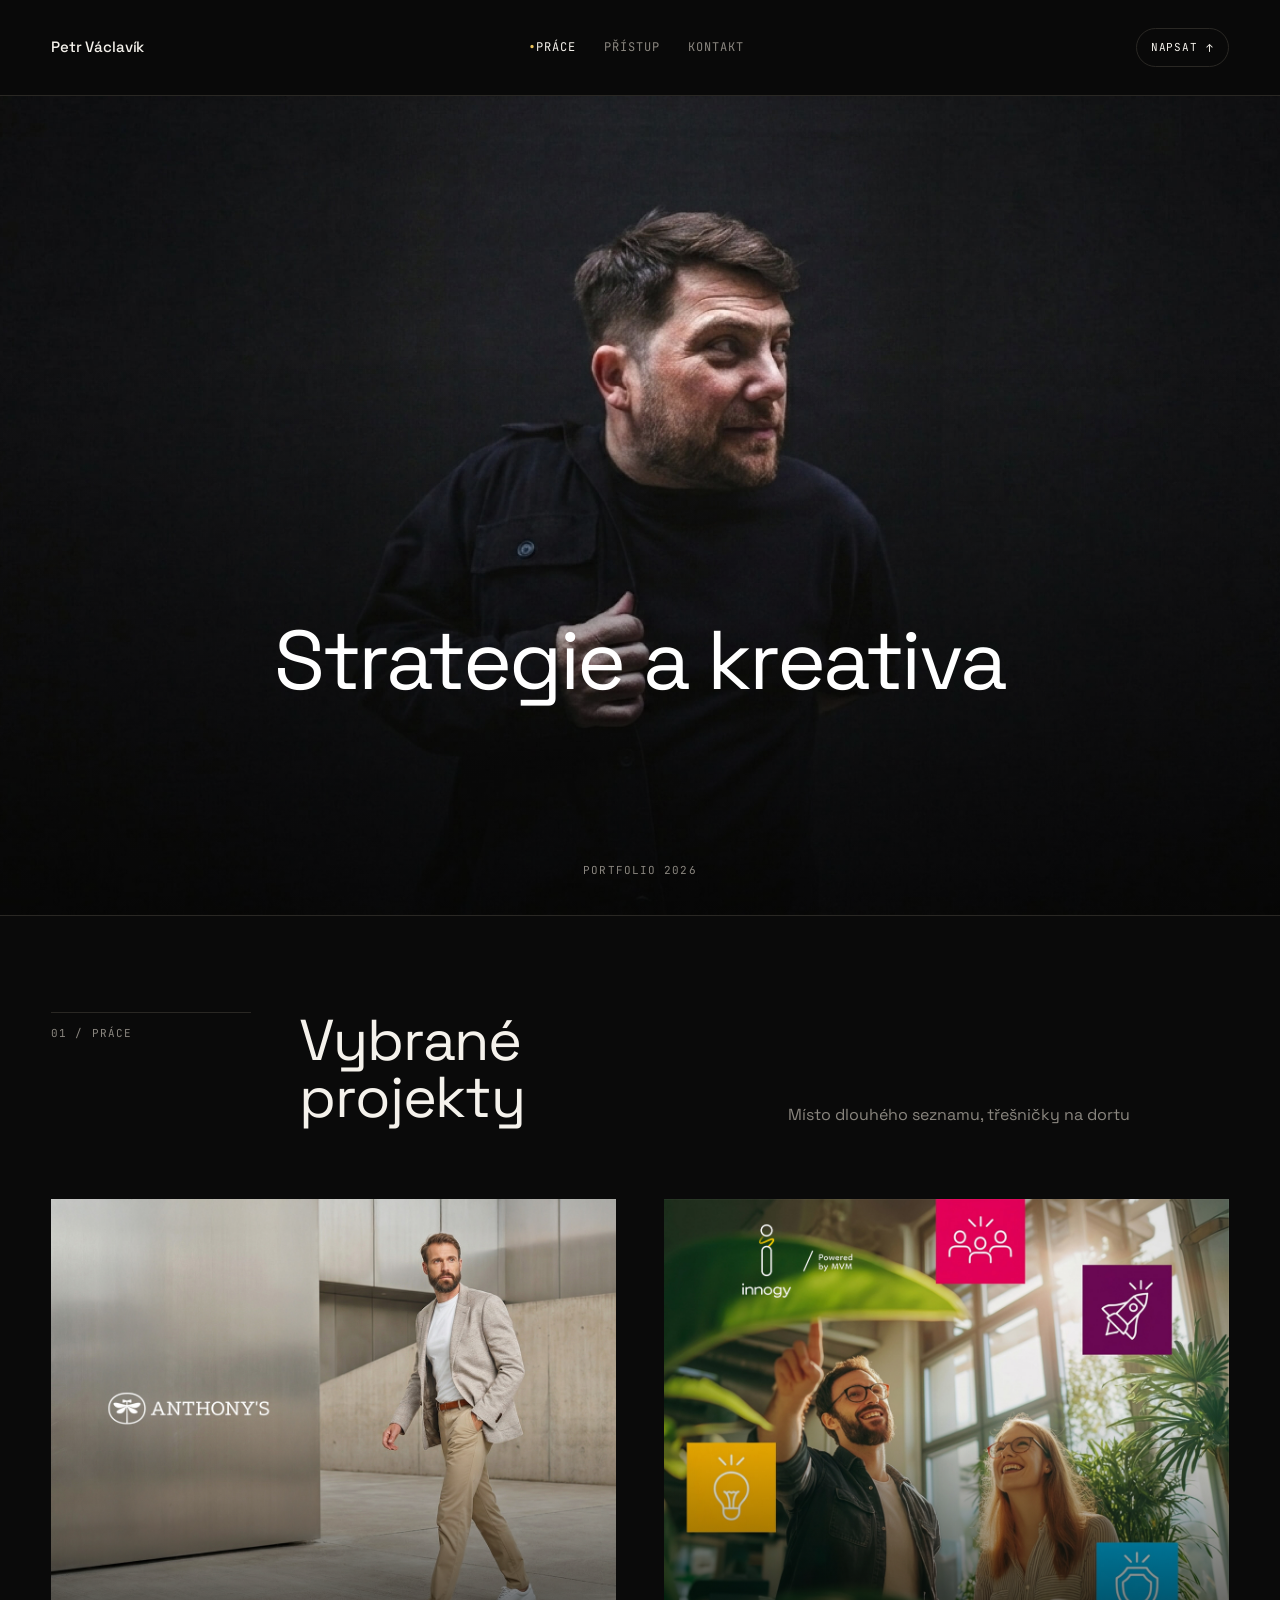
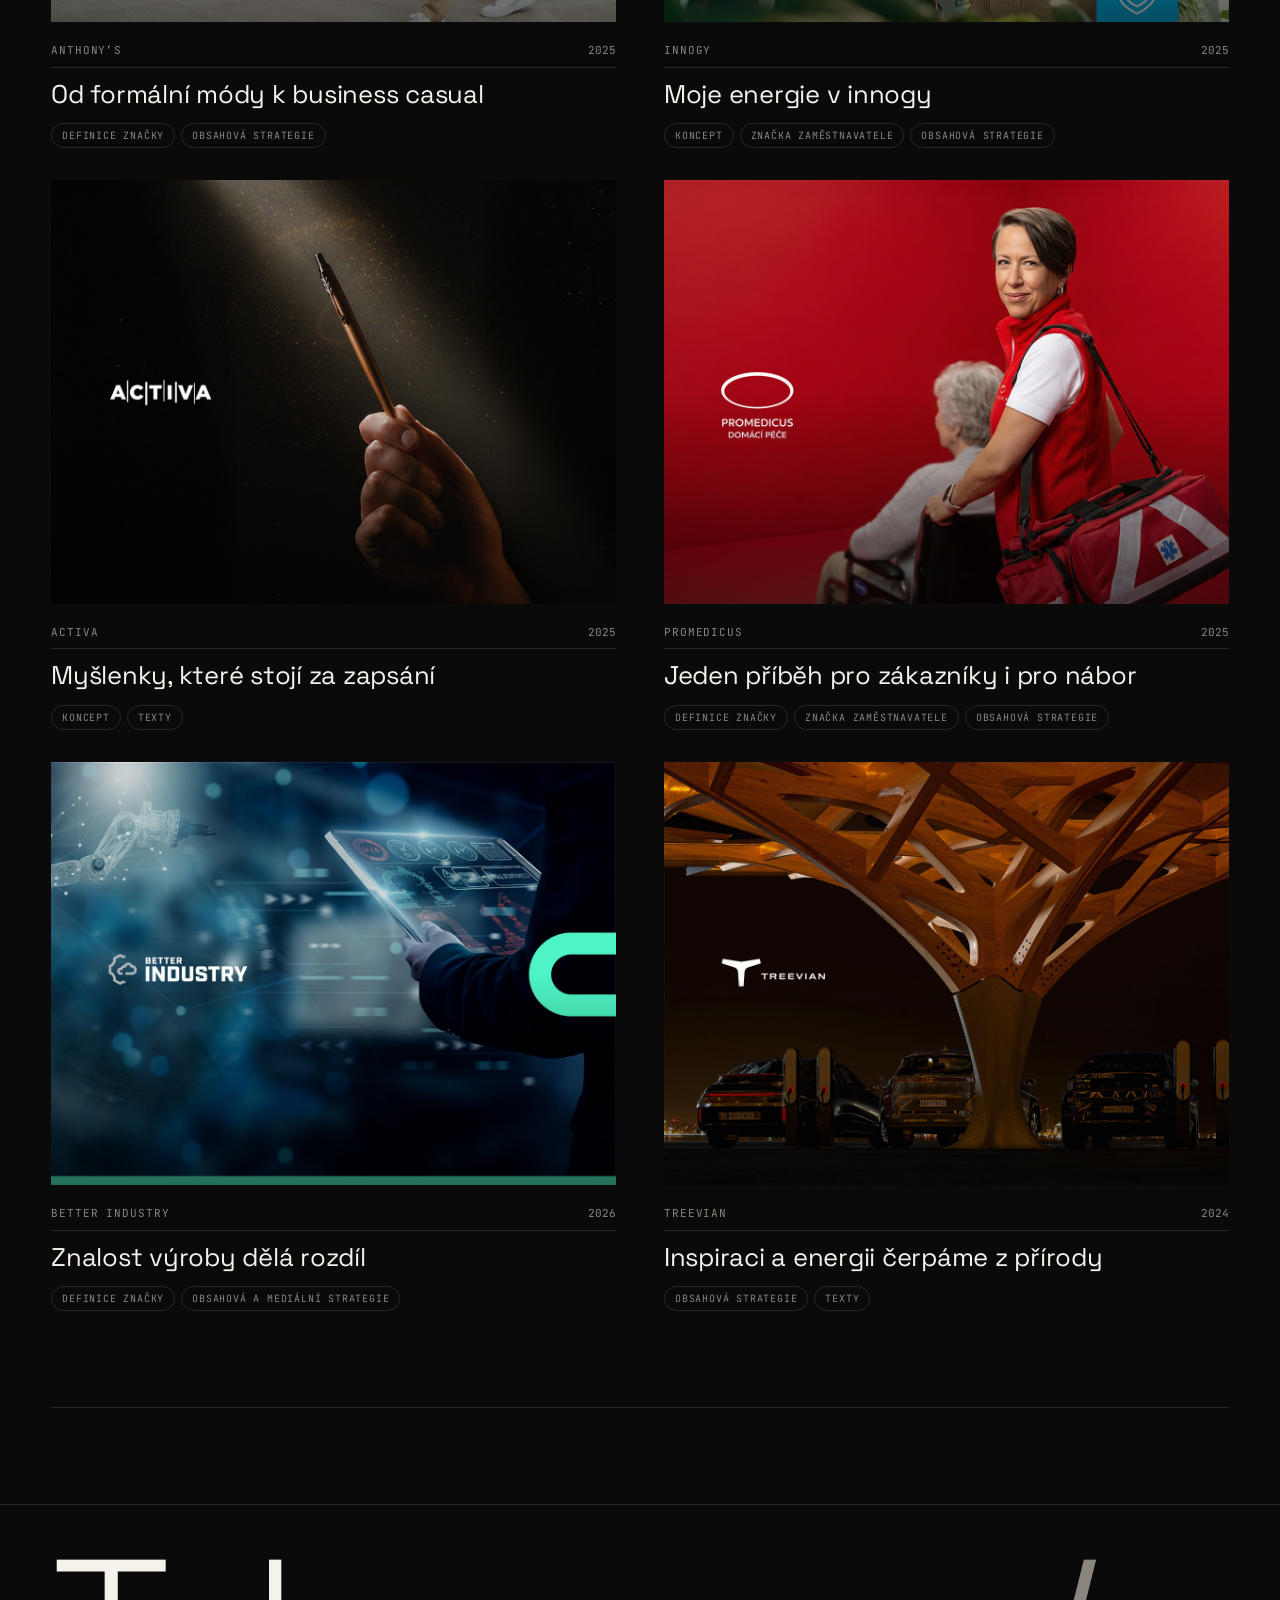
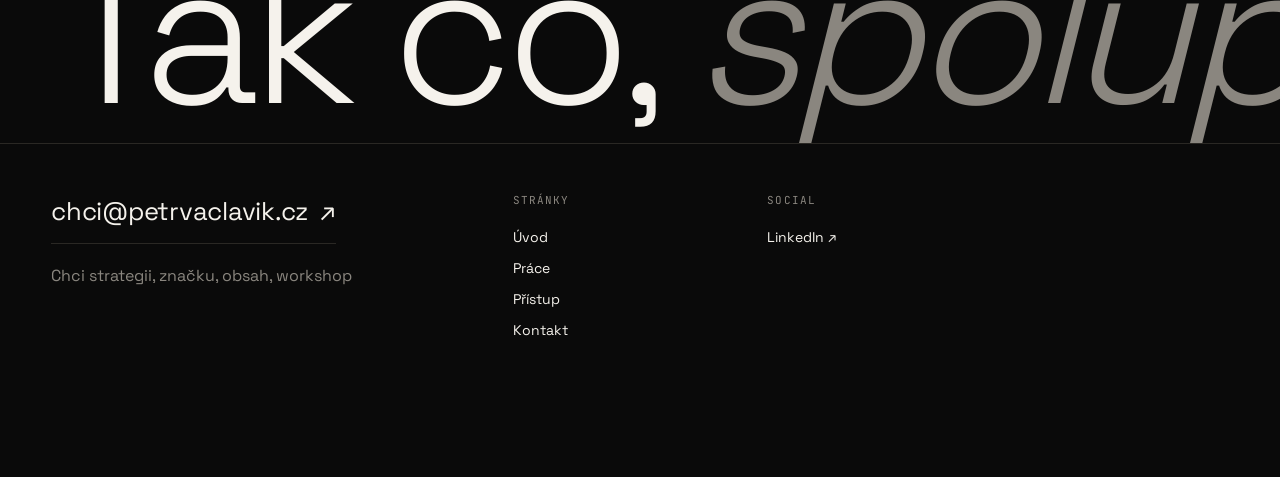
==== commit af850f62: "Add files via upload" ====
--- a/index.html
+++ b/index.html
@@ -3,7 +3,14 @@
 <head>
 <meta charset="utf-8">
 <meta name="viewport" content="width=device-width,initial-scale=1">
-<title>Petr Václavík — zjednodušuji složité věci</title>
+<title>Petr Václavík — strategie a kreativa</title>
+<meta property="og:title" content="Petr Václavík — strategie a kreativa">
+<meta property="og:description" content="Portfolio Petra Václavíka — strategie, kreativa a brand.">
+<meta property="og:image" content="https://petrvaclavik.cz/img/profil_4.jpg">
+<meta property="og:url" content="https://petrvaclavik.cz/">
+<meta property="og:type" content="website">
+<meta name="twitter:card" content="summary_large_image">
+<meta name="twitter:image" content="https://petrvaclavik.cz/img/profil_4.jpg">
 <link rel="preconnect" href="https://fonts.googleapis.com">
 <link rel="preconnect" href="https://fonts.gstatic.com" crossorigin>
 <link href="https://fonts.googleapis.com/css2?family=Space+Grotesk:wght@300;400;500;600;700&family=JetBrains+Mono:wght@400;500&display=swap" rel="stylesheet">
@@ -26,18 +33,11 @@
 
     <!-- HERO -->
     <section class="hero">
-      <div class="hero__left">
-        <p class="micro micro--with-arrow"><span class="arrow">→</span> PORTFOLIO / 2026</p>
-        <h1 class="hero__title">
-          <span class="hero__line">Pochopit <span class="hero__line--muted">Petr</span></span>
-          <span class="hero__line">Vyřešit <span class="hero__line--muted">Václavík</span></span>
-        </h1>
+      <div class="hero__bg" style="background-image: url('img/profil_5_full.jpg');"></div>
+      <div class="hero__content">
+        <h1 class="hero__title">Strategie<br class="hero__br"> a kreativa</h1>
       </div>
-      <div class="hero__right">
-        <div class="photo photo--portrait photo--has-img" style="background-image: url('img/profil_4.jpg');">
-          <span class="photo__label">Strategie a kreativa</span>
-        </div>
-      </div>
+      <p class="hero__label">Portfolio 2026</p>
     </section>
 
     <!-- PRÁCE -->
--- a/style.css
+++ b/style.css
@@ -39,34 +39,15 @@
   align-items: center;
   gap: 8px;
 }
-.micro--with-arrow .arrow {
-  display: inline-block;
-  width: 20px; height: 20px;
-  border: 1px solid var(--muted);
-  border-radius: 50%;
-  text-align: center;
-  line-height: 18px;
-  font-size: 10px;
-}
 .muted { color: var(--muted); }
-
-.link {
-  font-family: var(--f-mono);
-  font-size: 12px;
-  letter-spacing: 0.04em;
-  text-transform: uppercase;
-  border-bottom: 1px solid var(--hairline);
-  padding-bottom: 2px;
-  transition: border-color .2s, color .2s;
-}
-.link:hover { border-color: var(--accent); color: var(--accent); }
 
 /* NAV */
 .nav {
   display: grid;
   grid-template-columns: 1fr auto 1fr;
   align-items: center;
-  padding: 28px 0;
+  padding: 28px var(--px);
+  margin: 0 calc(var(--px) * -1);
   border-bottom: 1px solid var(--hairline);
   position: sticky;
   top: 0;
@@ -82,18 +63,6 @@
   display: flex;
   align-items: baseline;
   gap: 10px;
-}
-.nav__logo .dot {
-  width: 6px; height: 6px; background: var(--accent); border-radius: 50%;
-  display: inline-block;
-  transform: translateY(-2px);
-}
-.nav__logo small {
-  font-family: var(--f-mono);
-  font-size: 10px;
-  letter-spacing: 0.1em;
-  color: var(--muted);
-  text-transform: uppercase;
 }
 .nav__menu {
   display: flex;
@@ -144,78 +113,60 @@
 
 /* HERO */
 .hero {
-  display: grid;
-  grid-template-columns: 1.3fr 1fr;
-  gap: 48px;
-  padding: 80px 0 96px;
-  border-bottom: 1px solid var(--hairline);
-  align-items: center;
-  min-height: 82vh;
-}
-.hero__left { display: flex; flex-direction: column; gap: 48px; }
+  position: relative;
+  height: calc(100vh - 80px);
+  min-height: 600px;
+  margin: 0 calc(var(--px) * -1);
+  display: flex;
+  flex-direction: column;
+  justify-content: flex-end;
+  align-items: center;
+  overflow: hidden;
+  border-bottom: 1px solid var(--hairline);
+}
+.hero__bg {
+  position: absolute;
+  inset: 0;
+  background-size: cover;
+  background-position: center top;
+}
+.hero__bg::after {
+  content: '';
+  position: absolute;
+  inset: 0;
+  background: linear-gradient(to bottom, transparent 30%, rgba(0,0,0,0.55) 100%);
+}
+.hero__content {
+  position: relative;
+  z-index: 1;
+  text-align: center;
+  padding: 0 var(--px);
+  margin-bottom: clamp(60px, 18vh, 160px);
+}
 .hero__title {
   font-family: var(--f-display);
   font-weight: 400;
-  font-size: clamp(56px, 9vw, 148px);
-  line-height: 0.92;
-  letter-spacing: -0.04em;
-}
-.hero__line { display: block; }
-.hero__line--muted { color: var(--muted); font-style: italic; font-weight: 300; }
-.hero__meta {
-  display: grid;
-  grid-template-columns: repeat(3, 1fr);
-  gap: 24px;
-  padding-top: 24px;
-  border-top: 1px solid var(--hairline);
-  max-width: 620px;
-}
-.meta-item { display: flex; flex-direction: column; gap: 6px; font-size: 14px; }
-.status { display: inline-flex; gap: 8px; align-items: center; }
-.status__dot {
-  width: 8px; height: 8px; background: var(--accent); border-radius: 50%;
-  animation: pulse 2s infinite;
-}
-@keyframes pulse {
-  0%, 100% { opacity: 1; }
-  50% { opacity: .4; }
-}
-
-.hero__right { position: relative; }
+  font-size: clamp(40px, 6.5vw, 100px);
+  line-height: 1;
+  letter-spacing: -0.03em;
+  color: #fff;
+}
+.hero__label {
+  position: relative;
+  z-index: 1;
+  font-family: var(--f-mono);
+  font-size: 11px;
+  letter-spacing: 0.1em;
+  text-transform: uppercase;
+  color: var(--muted);
+  padding-bottom: clamp(24px, 4vh, 40px);
+}
 .photo {
   position: relative;
   background: var(--bg-soft);
   border: 1px solid var(--hairline);
   overflow: hidden;
 }
-.photo--portrait { aspect-ratio: 3/4; }
-.photo__stripes {
-  position: absolute;
-  inset: 0;
-  background: repeating-linear-gradient(
-    135deg,
-    transparent 0, transparent 14px,
-    color-mix(in oklab, var(--fg) 4%, transparent) 14px,
-    color-mix(in oklab, var(--fg) 4%, transparent) 15px
-  );
-}
-.photo__label {
-  position: absolute;
-  left: 16px; bottom: 16px;
-  font-family: var(--f-mono);
-  font-size: 10px;
-  letter-spacing: 0.1em;
-  color: var(--muted);
-}
-.photo__corner {
-  position: absolute;
-  right: 16px; top: 16px;
-  font-family: var(--f-mono);
-  font-size: 10px;
-  letter-spacing: 0.1em;
-  color: var(--muted);
-}
-
 /* SECTION */
 .section { padding: 96px 0; border-bottom: 1px solid var(--hairline); }
 .section__head {
@@ -328,45 +279,6 @@
   border-radius: 999px;
 }
 
-/* Project visual variants */
-.visual--fig-a { background: linear-gradient(135deg, #1a2a3a 0%, #0f1520 100%); }
-.visual--fig-b { background: #e8dfcf; color: #111; }
-.visual--fig-c { background: linear-gradient(180deg, #2a3f2a 0%, #0f1a0f 100%); }
-.visual--fig-d { background: #c8b08a; color: #111; }
-.visual--fig-e { background: linear-gradient(135deg, #3b2a44 0%, #1a0f22 100%); }
-.visual--fig-f { background: #0a0a0a; }
-.visual--fig-g { background: linear-gradient(135deg, #c44a2a 0%, #842516 100%); }
-.visual--fig-h { background: #ecebe6; color: #111; }
-.visual--fig-i { background: linear-gradient(180deg, #1a1a1a 0%, #000 100%); }
-.visual--fig-j { background: #8a7d5c; color: #111; }
-
-.visual-typo {
-  position: absolute;
-  inset: 0;
-  display: flex;
-  align-items: center;
-  justify-content: center;
-  padding: 32px;
-  font-family: var(--f-display);
-  font-weight: 500;
-  font-size: clamp(32px, 5vw, 80px);
-  line-height: 0.9;
-  letter-spacing: -0.03em;
-  text-align: center;
-  color: inherit;
-}
-.visual-typo--left { justify-content: flex-start; text-align: left; align-items: flex-start; padding-top: 40px; }
-.visual-typo small {
-  font-family: var(--f-mono);
-  font-size: 10px;
-  letter-spacing: 0.1em;
-  text-transform: uppercase;
-  display: block;
-  margin-bottom: 16px;
-  opacity: .6;
-  font-weight: 400;
-}
-
 /* FOOTER */
 .footer {
   padding: 96px 0 40px;
@@ -377,14 +289,6 @@
   gap: 48px;
   margin-bottom: 96px;
 }
-.footer__tagline {
-  font-family: var(--f-display);
-  font-weight: 400;
-  font-size: clamp(32px, 3.5vw, 56px);
-  line-height: 1.05;
-  letter-spacing: -0.02em;
-  max-width: 16ch;
-}
 .footer__col h4 {
   font-family: var(--f-mono);
   font-size: 11px;
@@ -396,20 +300,6 @@
 }
 .footer__col ul { list-style: none; display: flex; flex-direction: column; gap: 10px; font-size: 14px; }
 .footer__col a:hover { color: var(--accent); }
-.footer__bottom {
-  display: flex;
-  justify-content: space-between;
-  align-items: center;
-  padding-top: 24px;
-  border-top: 1px solid var(--hairline);
-  font-family: var(--f-mono);
-  font-size: 11px;
-  letter-spacing: 0.08em;
-  color: var(--muted);
-  text-transform: uppercase;
-}
-.footer__bottom a:hover { color: var(--fg); }
-
 /* Big footer text */
 .footer__big {
   font-family: var(--f-display);
@@ -433,14 +323,6 @@
   padding: 80px 0 64px;
   border-bottom: 1px solid var(--hairline);
 }
-.detail-crumb {
-  display: flex; gap: 16px; align-items: center;
-  margin-bottom: 64px;
-  font-family: var(--f-mono); font-size: 11px; letter-spacing: 0.08em; text-transform: uppercase;
-  color: var(--muted);
-}
-.detail-crumb a:hover { color: var(--fg); }
-.detail-crumb .sep { opacity: .5; }
 .detail-hero__num {
   font-family: var(--f-mono);
   font-size: 11px;
@@ -515,19 +397,6 @@
 .detail-gallery .g--two-thirds { grid-column: span 8; aspect-ratio: 16/10; }
 .detail-gallery .g--one-third { grid-column: span 4; aspect-ratio: 16/10; }
 
-.pullquote {
-  padding: 120px 0;
-  border-top: 1px solid var(--hairline);
-  border-bottom: 1px solid var(--hairline);
-  font-family: var(--f-display);
-  font-weight: 300;
-  font-size: clamp(32px, 4.5vw, 64px);
-  line-height: 1.15;
-  letter-spacing: -0.02em;
-  max-width: 22ch;
-}
-.pullquote .micro { display: block; margin-bottom: 32px; }
-
 .next-project {
   padding: 80px 0 40px;
   display: flex;
@@ -559,13 +428,13 @@
 
 /* ============= CONTACT ============= */
 .contact {
-  padding: 96px 0 120px;
+  padding: 80px 0 120px;
   border-bottom: 1px solid var(--hairline);
   display: grid;
   grid-template-columns: 1.1fr 1fr;
   gap: 64px;
 }
-.contact__left { display: flex; flex-direction: column; gap: 48px; }
+.contact__left { display: flex; flex-direction: column; gap: 32px; }
 .contact__num { font-family: var(--f-mono); font-size: 11px; letter-spacing: 0.1em; color: var(--muted); }
 .contact__title {
   font-family: var(--f-display);
@@ -589,58 +458,6 @@
   align-self: start;
 }
 .contact__email:hover { border-color: var(--accent); color: var(--accent); }
-.contact__form {
-  display: flex;
-  flex-direction: column;
-  gap: 4px;
-  padding-top: 24px;
-  border-top: 1px solid var(--hairline);
-}
-.field { display: flex; flex-direction: column; gap: 8px; padding: 20px 0; border-bottom: 1px solid var(--hairline); }
-.field label { font-family: var(--f-mono); font-size: 11px; letter-spacing: 0.1em; text-transform: uppercase; color: var(--muted); }
-.field input, .field textarea, .field select {
-  background: transparent;
-  border: none;
-  color: var(--fg);
-  font-family: var(--f-display);
-  font-size: 18px;
-  padding: 4px 0;
-  width: 100%;
-  outline: none;
-}
-.field textarea { resize: vertical; min-height: 80px; }
-.field input::placeholder, .field textarea::placeholder { color: color-mix(in oklab, var(--muted) 60%, transparent); }
-.checklist { display: flex; flex-wrap: wrap; gap: 8px; padding-top: 4px; }
-.chip {
-  font-family: var(--f-mono); font-size: 11px; letter-spacing: 0.08em; text-transform: uppercase;
-  border: 1px solid var(--hairline);
-  padding: 8px 14px; border-radius: 999px;
-  cursor: pointer; transition: all .2s;
-  background: transparent; color: var(--fg);
-}
-.chip.is-active { background: var(--accent); color: #111; border-color: var(--accent); }
-.chip:hover:not(.is-active) { border-color: var(--fg); }
-
-.submit {
-  margin-top: 24px;
-  background: var(--fg);
-  color: var(--bg);
-  border: none;
-  padding: 20px 28px;
-  border-radius: 999px;
-  font-family: var(--f-mono);
-  font-size: 12px;
-  letter-spacing: 0.1em;
-  text-transform: uppercase;
-  cursor: pointer;
-  display: inline-flex;
-  gap: 12px;
-  align-items: center;
-  align-self: start;
-  transition: background .2s, color .2s;
-}
-.submit:hover { background: var(--accent); color: #111; }
-
 /* Contact cards */
 .contact-cards-wrap {
   padding: 40px 0 120px;
@@ -689,69 +506,20 @@
   border: 1px solid var(--hairline);
 }
 
-/* Tweaks panel */
-.tweaks {
-  position: fixed;
-  right: 24px;
-  bottom: 24px;
-  z-index: 100;
-  background: var(--bg-soft);
-  border: 1px solid var(--hairline);
-  border-radius: 14px;
-  padding: 16px;
-  display: none;
-  flex-direction: column;
-  gap: 14px;
-  width: 260px;
-  font-family: var(--f-mono);
-  font-size: 11px;
-  letter-spacing: 0.06em;
-  text-transform: uppercase;
-  color: var(--muted);
-}
-.tweaks.is-open { display: flex; }
-.tweaks h5 { color: var(--fg); font-weight: 500; }
-.tweaks__row { display: flex; justify-content: space-between; align-items: center; gap: 12px; }
-.tweaks__swatches { display: flex; gap: 6px; }
-.tweaks__sw {
-  width: 22px; height: 22px; border-radius: 50%;
-  border: 1px solid var(--hairline);
-  cursor: pointer;
-}
-.tweaks__sw.is-on { outline: 2px solid var(--fg); outline-offset: 2px; }
-.tweaks__toggle {
-  background: var(--bg);
-  border: 1px solid var(--hairline);
-  color: var(--fg);
-  padding: 6px 10px;
-  border-radius: 999px;
-  font: inherit;
-  letter-spacing: inherit;
-  text-transform: inherit;
-  cursor: pointer;
-}
-
 /* Real image backgrounds */
 .project__visual.has-img, .detail-cover.has-img, .g.has-img {
   background-size: cover;
   background-position: center;
 }
-.photo--has-img { background-size: cover; background-position: center; }
-.photo--has-img .photo__stripes { display: none; }
-.photo--has-img .photo__label {
-  background: rgba(0,0,0,.5);
-  padding: 6px 10px;
-  border-radius: 4px;
-  color: #fff;
-}
 
 /* Image cards overlay */
 .project.card-img .project__visual::after { background: linear-gradient(180deg, transparent 50%, rgba(0,0,0,0.55) 100%); opacity: 1; }
 
 /* Responsive */
+.hero__br { display: none; }
 @media (max-width: 900px) {
-  .hero { grid-template-columns: 1fr; gap: 32px; padding: 48px 0 64px; }
-  .hero__meta { grid-template-columns: 1fr 1fr; }
+  .hero__br { display: block; }
+  .hero__title { font-size: clamp(52px, 15vw, 70px); }
   .section__head { grid-template-columns: 1fr; gap: 16px; }
   .work-grid { grid-template-columns: 1fr; }
   .nav { grid-template-columns: auto 1fr; }
@@ -759,7 +527,7 @@
   .footer__grid { grid-template-columns: 1fr 1fr; }
   .detail-sub, .detail-body { grid-template-columns: 1fr; gap: 16px; }
   .detail-meta { grid-template-columns: 1fr 1fr; }
-  .detail-gallery .g--half, .detail-gallery .g--thirds, .detail-gallery .g--two-thirds, .detail-gallery .g--one-third { grid-column: span 12; }
+  .detail-gallery .g--half { grid-column: span 12; }
   .contact { grid-template-columns: 1fr; }
 }
 @media (max-width: 700px) {
@@ -824,18 +592,6 @@
 }
 .approach-step__text p + p { margin-top: 1em; }
 .approach-step__text strong { color: var(--fg); font-weight: 500; }
-.approach-step__img {
-  aspect-ratio: 4/3;
-  background: var(--bg-soft);
-  border: 1px solid var(--hairline);
-  background-size: cover;
-  background-position: center;
-  position: relative;
-}
-.approach-step__img .photo__label {
-  position: absolute; left: 16px; bottom: 16px;
-  font-family: var(--f-mono); font-size: 10px; letter-spacing: 0.1em; color: var(--muted);
-}
 .approach-step__quote {
   aspect-ratio: 4/3;
   display: flex;
